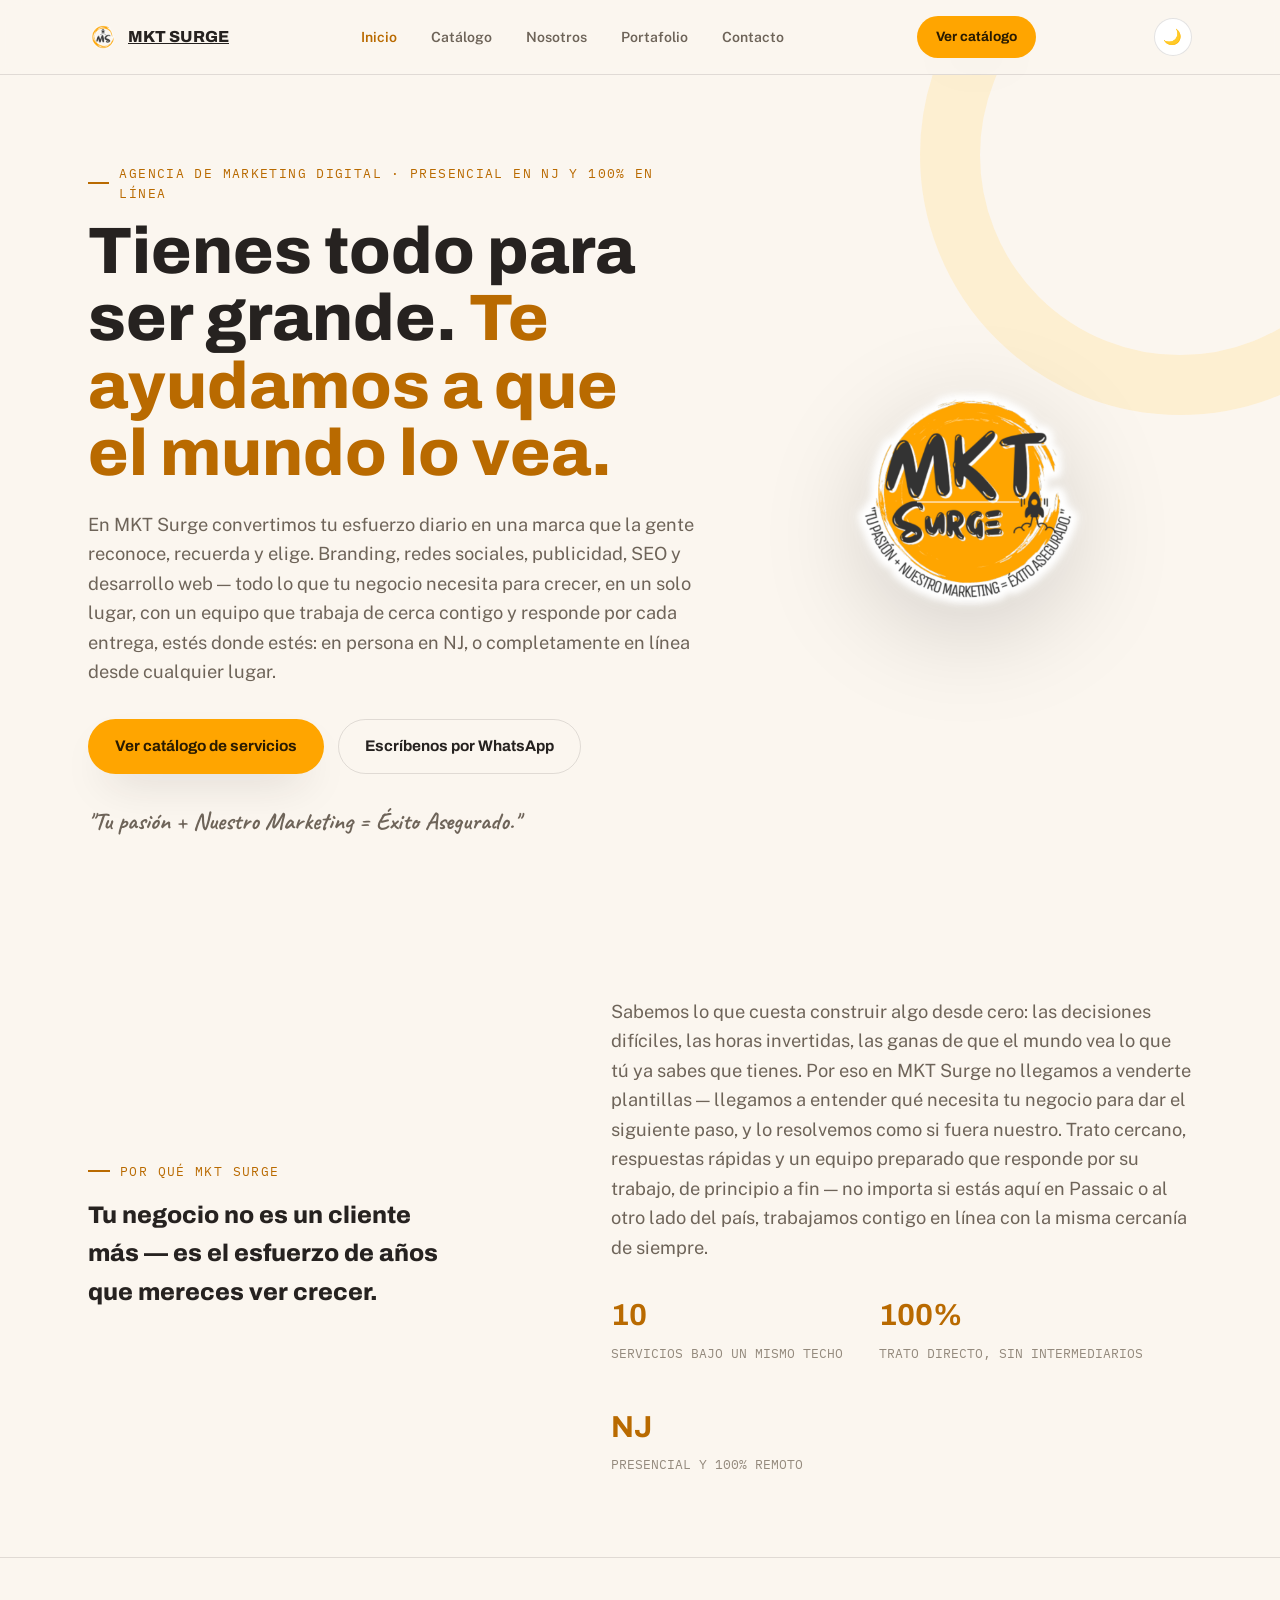
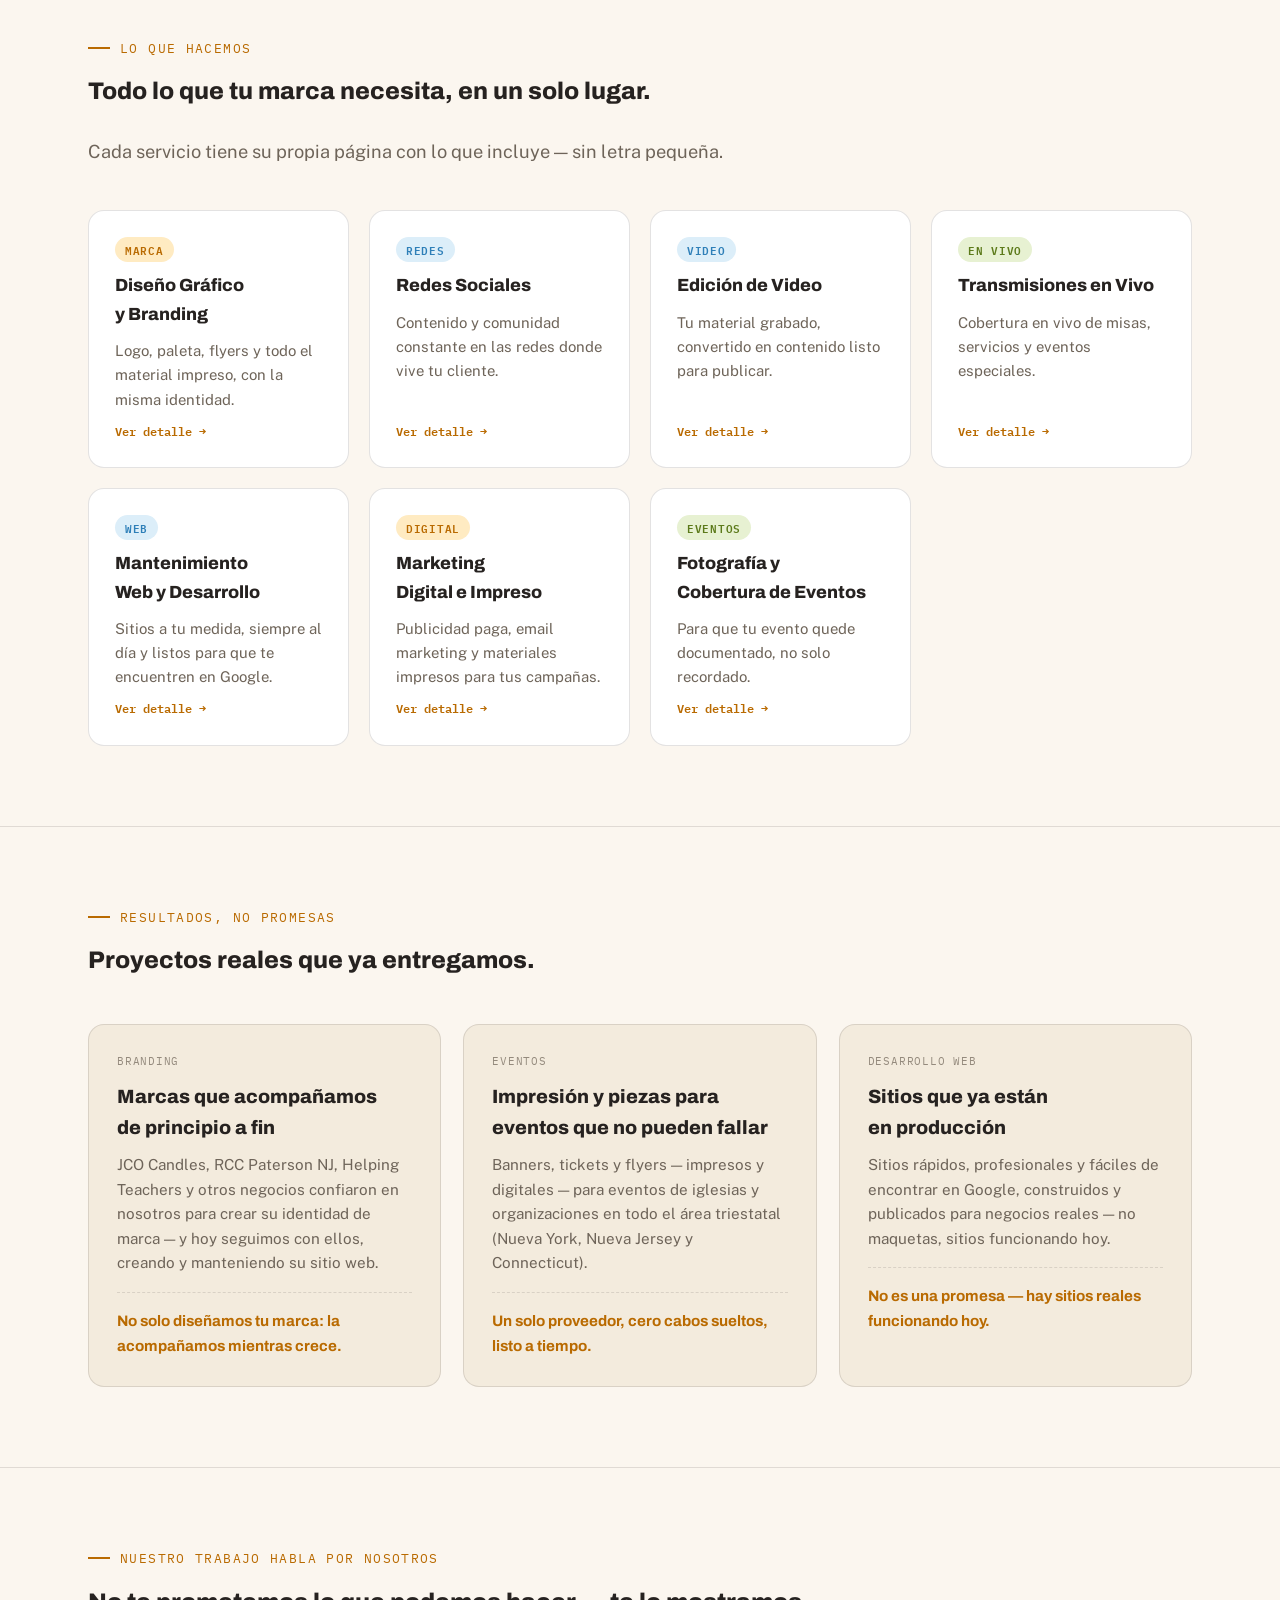
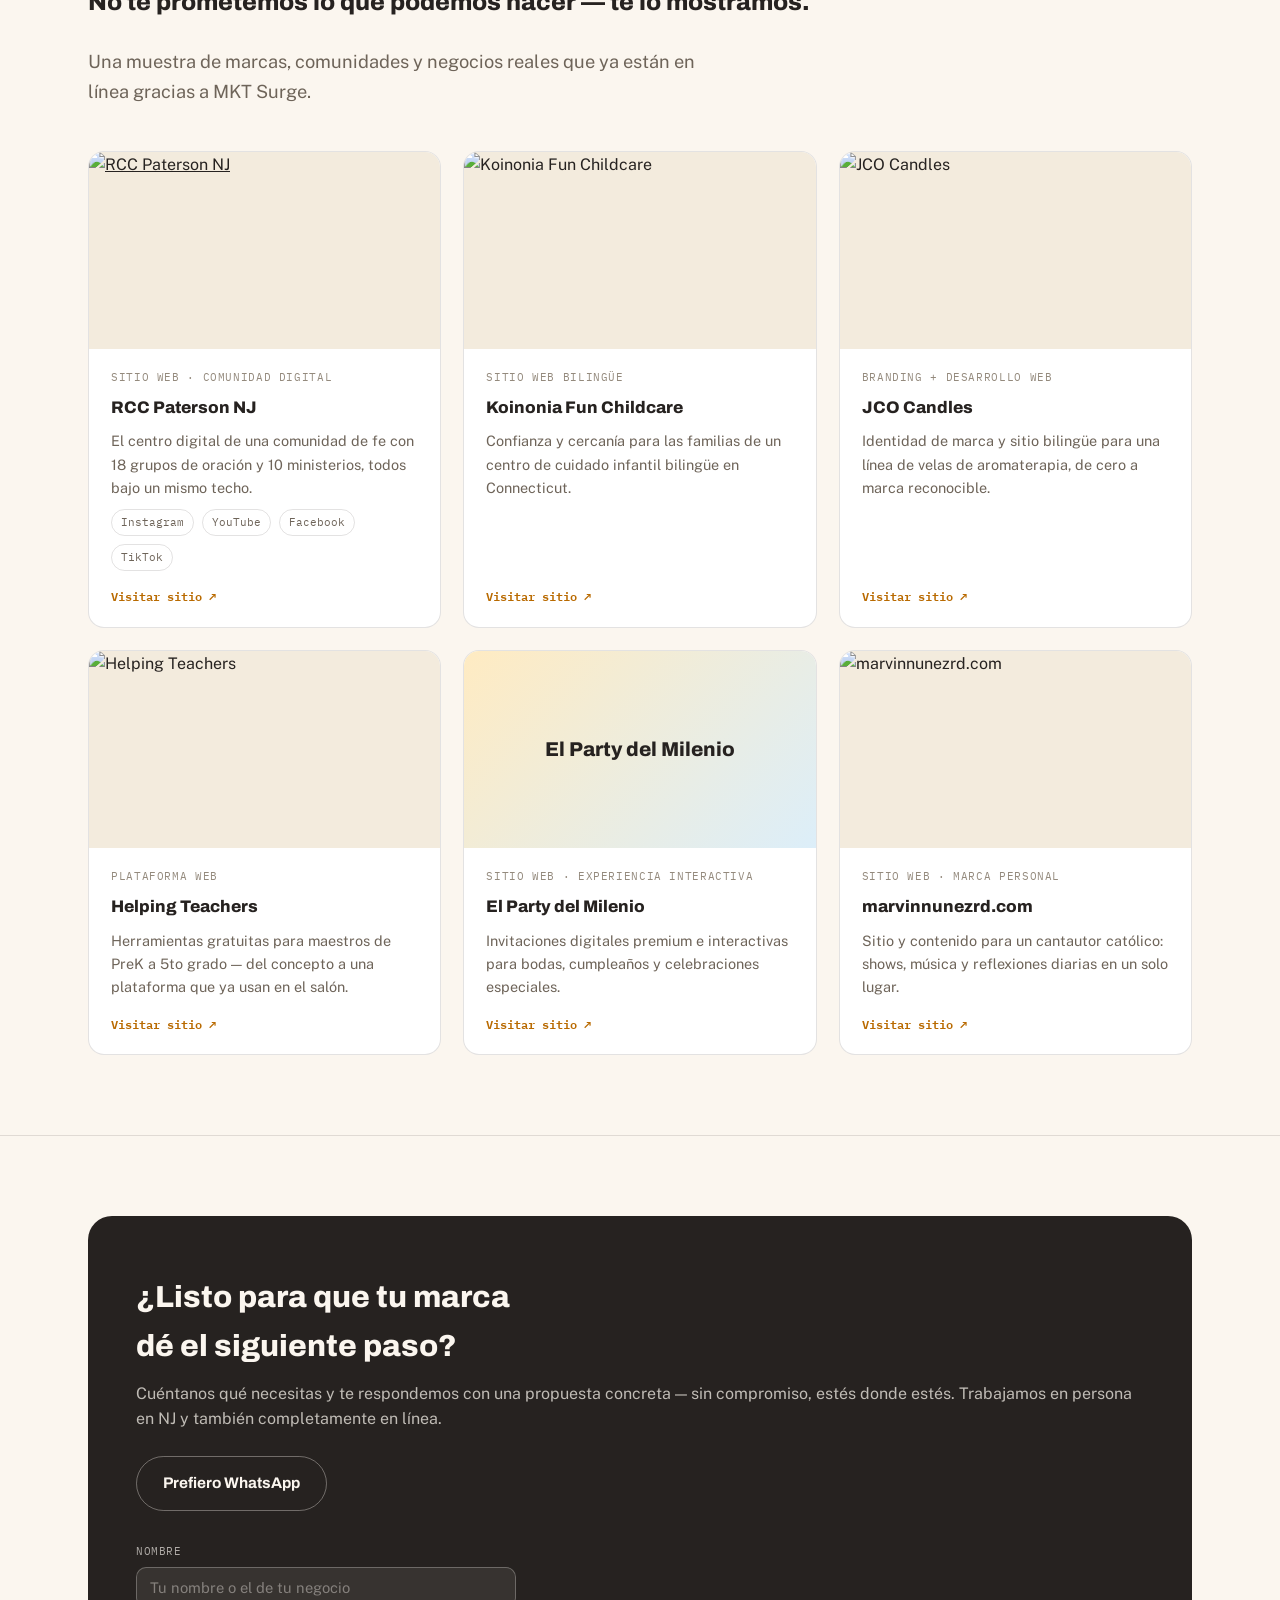
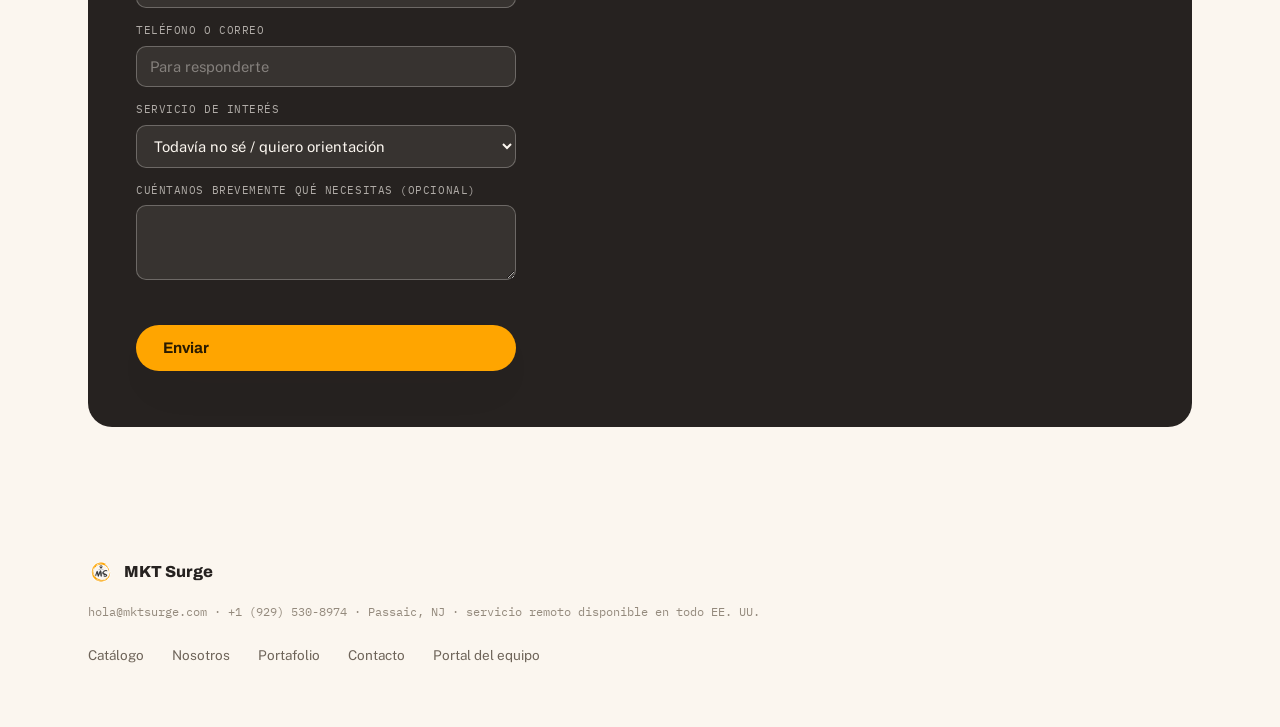
==== index.html @ b44585ee "Reorganizar el catálogo público en 7 áreas de servicio con tareas visibles - catalogo.html rediseñad" ====
<!doctype html>
<html lang="es">
<head>
<meta charset="UTF-8">
<meta name="viewport" content="width=device-width, initial-scale=1">
<script>
(function(){
  try{
    var saved = localStorage.getItem('mkt-theme');
    if(saved === 'dark' || saved === 'light'){ document.documentElement.setAttribute('data-theme', saved); }
  }catch(e){}
})();
</script>
<title>MKT Surge — Agencia de Marketing Digital en Passaic, NJ</title>
<meta name="description" content="Branding, diseño, redes sociales, SEO y desarrollo web para negocios e iglesias — en persona en NJ, o completamente en línea desde cualquier lugar. Tu pasión + nuestro marketing = éxito asegurado.">
<meta property="og:title" content="MKT Surge — Agencia de Marketing Digital">
<meta property="og:description" content="Tienes todo para ser grande. Te ayudamos a que el mundo lo vea — branding, redes, publicidad, SEO y desarrollo web en un solo lugar.">
<meta property="og:type" content="website">
<meta property="og:url" content="https://mktsurge.com/">
<meta property="og:site_name" content="MKT Surge">
<meta property="og:image" content="https://mktsurge.com/assets/img/og-image-mktsurge.jpg">
<meta property="og:image:width" content="1200">
<meta property="og:image:height" content="630">
<meta name="twitter:card" content="summary_large_image">
<meta name="twitter:title" content="MKT Surge — Agencia de Marketing Digital">
<meta name="twitter:description" content="Tienes todo para ser grande. Te ayudamos a que el mundo lo vea — branding, redes, publicidad, SEO y desarrollo web en un solo lugar.">
<meta name="twitter:image" content="https://mktsurge.com/assets/img/og-image-mktsurge.jpg">
<link rel="icon" type="image/png" href="assets/img/ms-icon.png">
<link rel="preconnect" href="https://fonts.googleapis.com">
<link rel="preconnect" href="https://fonts.gstatic.com" crossorigin>
<link href="https://fonts.googleapis.com/css2?family=Archivo:wght@400;500;600;700;800;900&family=Public+Sans:wght@400;500;600;700&family=Caveat:wght@600;700&family=IBM+Plex+Mono:wght@400;500;600&display=swap" rel="stylesheet">
<link rel="stylesheet" href="assets/css/styles.css">
<script src="assets/js/main.js" defer></script>
<script type="module" src="assets/js/lead-form.js"></script>
</head>
<body>

<div class="topnav">
  <div class="topnav-inner">
    <a href="index.html" class="brandmark"><img src="assets/img/ms-icon.png" alt="MKT Surge"> MKT&nbsp;SURGE</a>
    <div class="navlinks" id="navlinks">
      <a href="index.html" class="current">Inicio</a>
      <a href="catalogo.html">Catálogo</a>
      <a href="index.html#nosotros">Nosotros</a>
      <a href="index.html#portafolio">Portafolio</a>
      <a href="index.html#contacto">Contacto</a>
    </div>
    <a class="btn btn-primary btn-sm" href="catalogo.html" aria-label="Ver catálogo">Ver catálogo</a>
    <button class="theme-toggle" id="theme-toggle" aria-label="Cambiar tema" title="Cambiar tema">🌙</button>
    <button class="nav-toggle" id="nav-toggle" aria-label="Abrir menú">☰</button>
  </div>
</div>

<header class="hero">
  <div class="hero-ring" aria-hidden="true"></div>
  <div class="wrap hero-inner">
    <div>
      <div class="eyebrow">Agencia de marketing digital · presencial en NJ y 100% en línea</div>
      <h1>Tienes todo para ser grande. <em>Te ayudamos a que el mundo lo vea.</em></h1>
      <p class="lede">En MKT Surge convertimos tu esfuerzo diario en una marca que la gente reconoce, recuerda y elige. Branding, redes sociales, publicidad, SEO y desarrollo web — todo lo que tu negocio necesita para crecer, en un solo lugar, con un equipo que trabaja de cerca contigo y responde por cada entrega, estés donde estés: en persona en NJ, o completamente en línea desde cualquier lugar.</p>
      <div class="hero-ctas">
        <a class="btn btn-primary" href="catalogo.html">Ver catálogo de servicios</a>
        <a class="btn btn-ghost" href="https://wa.me/19295308974" target="_blank" rel="noopener">Escríbenos por WhatsApp</a>
      </div>
      <p class="hero-tagline">"Tu pasión + Nuestro Marketing = Éxito Asegurado."</p>
    </div>
    <div class="hero-art">
      <img src="assets/img/logo-mkt-surge.png" alt="Logo MKT Surge">
    </div>
  </div>
</header>

<section id="nosotros" class="flush">
  <div class="wrap about-grid">
    <div>
      <div class="eyebrow">Por qué MKT Surge</div>
      <h2>Tu negocio no es un cliente más — es el esfuerzo de años que mereces ver crecer.</h2>
    </div>
    <div>
      <p class="lede">Sabemos lo que cuesta construir algo desde cero: las decisiones difíciles, las horas invertidas, las ganas de que el mundo vea lo que tú ya sabes que tienes. Por eso en MKT Surge no llegamos a venderte plantillas — llegamos a entender qué necesita tu negocio para dar el siguiente paso, y lo resolvemos como si fuera nuestro. Trato cercano, respuestas rápidas y un equipo preparado que responde por su trabajo, de principio a fin — no importa si estás aquí en Passaic o al otro lado del país, trabajamos contigo en línea con la misma cercanía de siempre.</p>
      <div class="stat-row">
        <div class="stat"><b>10</b><span>SERVICIOS BAJO UN MISMO TECHO</span></div>
        <div class="stat"><b>100%</b><span>TRATO DIRECTO, SIN INTERMEDIARIOS</span></div>
        <div class="stat"><b>NJ</b><span>PRESENCIAL Y 100% REMOTO</span></div>
      </div>
    </div>
  </div>
</section>

<section id="servicios">
  <div class="wrap">
    <div class="section-head">
      <div>
        <div class="eyebrow">Lo que hacemos</div>
        <h2>Todo lo que tu marca necesita, en un solo lugar.</h2>
      </div>
      <p class="lede">Cada servicio tiene su propia página con lo que incluye — sin letra pequeña.</p>
    </div>
    <div class="svc-grid">
      <a class="svc-card" href="catalogo.html#dgb"><span class="tagchip mixto">Marca</span><h3>Diseño Gráfico y Branding</h3><p>Logo, paleta, flyers y todo el material impreso, con la misma identidad.</p><span class="go">Ver detalle →</span></a>
      <a class="svc-card" href="catalogo.html#redes"><span class="tagchip digital">Redes</span><h3>Redes Sociales</h3><p>Contenido y comunidad constante en las redes donde vive tu cliente.</p><span class="go">Ver detalle →</span></a>
      <a class="svc-card" href="catalogo.html#video"><span class="tagchip digital">Video</span><h3>Edición de Video</h3><p>Tu material grabado, convertido en contenido listo para publicar.</p><span class="go">Ver detalle →</span></a>
      <a class="svc-card" href="catalogo.html#envivo"><span class="tagchip fisico">En vivo</span><h3>Transmisiones en Vivo</h3><p>Cobertura en vivo de misas, servicios y eventos especiales.</p><span class="go">Ver detalle →</span></a>
      <a class="svc-card" href="catalogo.html#web"><span class="tagchip digital">Web</span><h3>Mantenimiento Web y Desarrollo</h3><p>Sitios a tu medida, siempre al día y listos para que te encuentren en Google.</p><span class="go">Ver detalle →</span></a>
      <a class="svc-card" href="catalogo.html#mdi"><span class="tagchip mixto">Digital</span><h3>Marketing Digital e Impreso</h3><p>Publicidad paga, email marketing y materiales impresos para tus campañas.</p><span class="go">Ver detalle →</span></a>
      <a class="svc-card" href="catalogo.html#foto"><span class="tagchip fisico">Eventos</span><h3>Fotografía y Cobertura de Eventos</h3><p>Para que tu evento quede documentado, no solo recordado.</p><span class="go">Ver detalle →</span></a>
    </div>
  </div>
</section>

<section id="casos">
  <div class="wrap">
    <div class="section-head">
      <div>
        <div class="eyebrow">Resultados, no promesas</div>
        <h2>Proyectos reales que ya entregamos.</h2>
      </div>
    </div>
    <div class="case-grid">
      <div class="case-card">
        <div class="kicker">Branding</div>
        <h3>Marcas que acompañamos de principio a fin</h3>
        <p>JCO Candles, RCC Paterson NJ, Helping Teachers y otros negocios confiaron en nosotros para crear su identidad de marca — y hoy seguimos con ellos, creando y manteniendo su sitio web.</p>
        <div class="metric">No solo diseñamos tu marca: la acompañamos mientras crece.</div>
      </div>
      <div class="case-card">
        <div class="kicker">Eventos</div>
        <h3>Impresión y piezas para eventos que no pueden fallar</h3>
        <p>Banners, tickets y flyers — impresos y digitales — para eventos de iglesias y organizaciones en todo el área triestatal (Nueva York, Nueva Jersey y Connecticut).</p>
        <div class="metric">Un solo proveedor, cero cabos sueltos, listo a tiempo.</div>
      </div>
      <div class="case-card">
        <div class="kicker">Desarrollo Web</div>
        <h3>Sitios que ya están en producción</h3>
        <p>Sitios rápidos, profesionales y fáciles de encontrar en Google, construidos y publicados para negocios reales — no maquetas, sitios funcionando hoy.</p>
        <div class="metric">No es una promesa — hay sitios reales funcionando hoy.</div>
      </div>
    </div>
  </div>
</section>

<section id="portafolio">
  <div class="wrap">
    <div class="section-head">
      <div>
        <div class="eyebrow">Nuestro trabajo habla por nosotros</div>
        <h2>No te prometemos lo que podemos hacer — te lo mostramos.</h2>
      </div>
      <p class="lede">Una muestra de marcas, comunidades y negocios reales que ya están en línea gracias a MKT Surge.</p>
    </div>
    <div class="portfolio-grid">

      <div class="portfolio-card">
        <a class="portfolio-thumb" href="https://www.rccpatersonnj.com" target="_blank" rel="noopener"><img src="https://rccpatersonnj.com/assets/img/og-image.jpg" alt="RCC Paterson NJ" loading="lazy"></a>
        <div class="portfolio-body">
          <div class="kicker">Sitio web · Comunidad digital</div>
          <h3><a href="https://www.rccpatersonnj.com" target="_blank" rel="noopener">RCC Paterson NJ</a></h3>
          <p>El centro digital de una comunidad de fe con 18 grupos de oración y 10 ministerios, todos bajo un mismo techo.</p>
          <div class="social-row">
            <a href="https://www.instagram.com/rccpatersonnj" target="_blank" rel="noopener">Instagram</a>
            <a href="https://www.youtube.com/@rccpatersonnj" target="_blank" rel="noopener">YouTube</a>
            <a href="https://www.facebook.com/rccpatersonnj" target="_blank" rel="noopener">Facebook</a>
            <a href="https://www.tiktok.com/@rccpatersonnj" target="_blank" rel="noopener">TikTok</a>
          </div>
          <a class="go" href="https://www.rccpatersonnj.com" target="_blank" rel="noopener">Visitar sitio ↗</a>
        </div>
      </div>

      <a class="portfolio-card" href="https://www.marvinnunezrd.com/koinonia-childcare/" target="_blank" rel="noopener">
        <div class="portfolio-thumb"><img src="https://www.marvinnunezrd.com/koinonia-childcare/assets/og/og-image.jpg" alt="Koinonia Fun Childcare" loading="lazy"></div>
        <div class="portfolio-body">
          <div class="kicker">Sitio web bilingüe</div>
          <h3>Koinonia Fun Childcare</h3>
          <p>Confianza y cercanía para las familias de un centro de cuidado infantil bilingüe en Connecticut.</p>
          <span class="go">Visitar sitio ↗</span>
        </div>
      </a>

      <a class="portfolio-card" href="https://www.marvinnunezrd.com/jco-candles/" target="_blank" rel="noopener">
        <div class="portfolio-thumb"><img src="https://www.marvinnunezrd.com/jco-candles/assets/images/seo/og-image.jpg" alt="JCO Candles" loading="lazy"></div>
        <div class="portfolio-body">
          <div class="kicker">Branding + desarrollo web</div>
          <h3>JCO Candles</h3>
          <p>Identidad de marca y sitio bilingüe para una línea de velas de aromaterapia, de cero a marca reconocible.</p>
          <span class="go">Visitar sitio ↗</span>
        </div>
      </a>

      <a class="portfolio-card" href="https://helpingteachers.io/" target="_blank" rel="noopener">
        <div class="portfolio-thumb"><img src="https://helpingteachers.io/assets/images/og-image-helping-teachers.jpg" alt="Helping Teachers" loading="lazy"></div>
        <div class="portfolio-body">
          <div class="kicker">Plataforma web</div>
          <h3>Helping Teachers</h3>
          <p>Herramientas gratuitas para maestros de PreK a 5to grado — del concepto a una plataforma que ya usan en el salón.</p>
          <span class="go">Visitar sitio ↗</span>
        </div>
      </a>

      <a class="portfolio-card" href="https://www.elpartydelmilenio.com" target="_blank" rel="noopener">
        <div class="portfolio-thumb fallback"><span>El Party del Milenio</span></div>
        <div class="portfolio-body">
          <div class="kicker">Sitio web · Experiencia interactiva</div>
          <h3>El Party del Milenio</h3>
          <p>Invitaciones digitales premium e interactivas para bodas, cumpleaños y celebraciones especiales.</p>
          <span class="go">Visitar sitio ↗</span>
        </div>
      </a>

      <a class="portfolio-card" href="https://www.marvinnunezrd.com" target="_blank" rel="noopener">
        <div class="portfolio-thumb"><img src="https://www.marvinnunezrd.com/assets/marvin-nunez-concierto-musica-catolica.jpg" alt="marvinnunezrd.com" loading="lazy"></div>
        <div class="portfolio-body">
          <div class="kicker">Sitio web · Marca personal</div>
          <h3>marvinnunezrd.com</h3>
          <p>Sitio y contenido para un cantautor católico: shows, música y reflexiones diarias en un solo lugar.</p>
          <span class="go">Visitar sitio ↗</span>
        </div>
      </a>

    </div>
  </div>
</section>

<section id="contacto">
  <div class="wrap">
    <div class="cta-band">
      <div>
        <h2>¿Listo para que tu marca dé el siguiente paso?</h2>
        <p>Cuéntanos qué necesitas y te respondemos con una propuesta concreta — sin compromiso, estés donde estés. Trabajamos en persona en NJ y también completamente en línea.</p>
        <div class="hero-ctas" style="margin-top:24px;">
          <a class="btn btn-ghost" style="border-color:rgba(251,246,239,0.35); color:#FBF6EF;" href="https://wa.me/19295308974" target="_blank" rel="noopener">Prefiero WhatsApp</a>
        </div>
      </div>
      <form class="lead-form" id="lead-form" novalidate>
        <div class="field">
          <label for="lead-name">Nombre</label>
          <input type="text" id="lead-name" name="name" required maxlength="150" autocomplete="name" placeholder="Tu nombre o el de tu negocio">
        </div>
        <div class="field">
          <label for="lead-contact">Teléfono o correo</label>
          <input type="text" id="lead-contact" name="contact" required maxlength="150" autocomplete="tel" placeholder="Para responderte">
        </div>
        <div class="field">
          <label for="lead-service">Servicio de interés</label>
          <select id="lead-service" name="service">
            <option value="">Todavía no sé / quiero orientación</option>
            <option>Diseño Gráfico y Branding</option>
            <option>Redes Sociales</option>
            <option>Edición de Video</option>
            <option>Transmisiones en Vivo</option>
            <option>Mantenimiento Web y Desarrollo</option>
            <option>Marketing Digital e Impreso</option>
            <option>Fotografía y Cobertura de Eventos</option>
          </select>
        </div>
        <div class="field">
          <label for="lead-notes">Cuéntanos brevemente qué necesitas (opcional)</label>
          <textarea id="lead-notes" name="notes" maxlength="2000" rows="3"></textarea>
        </div>
        <div class="field lead-form-honeypot" aria-hidden="true">
          <label for="lead-company">Empresa</label>
          <input type="text" id="lead-company" name="company" tabindex="-1" autocomplete="off">
        </div>
        <div class="lead-form-msg" id="lead-form-msg" role="status"></div>
        <button type="submit" class="btn btn-primary" id="lead-form-submit">Enviar</button>
      </form>
    </div>
  </div>
</section>

<footer>
  <div class="wrap footer-inner">
    <div>
      <div class="footer-brand"><img src="assets/img/ms-icon.png" alt=""> MKT Surge</div>
      <div class="footer-meta">hola@mktsurge.com · +1 (929) 530-8974 · Passaic, NJ · servicio remoto disponible en todo EE. UU.</div>
    </div>
    <div class="footer-links">
      <a href="catalogo.html">Catálogo</a>
      <a href="index.html#nosotros">Nosotros</a>
      <a href="index.html#portafolio">Portafolio</a>
      <a href="mailto:hola@mktsurge.com">Contacto</a>
      <a href="https://crm.mktsurge.com" target="_blank" rel="noopener">Portal del equipo</a>
    </div>
  </div>
</footer>

</body>
</html>
---- assets/css/styles.css ----
/* =========================================================
   MKT SURGE — sistema de marca para el sitio público
   Tipografías cargadas desde <link> en el <head> de cada página
   (Archivo, Public Sans, Caveat, IBM Plex Mono — Google Fonts)
   ========================================================= */

:root{
  --bg:#FBF6EF;
  --surface:#FFFFFF;
  --surface-2:#F3EBDD;
  --ink:#262220;
  --ink-soft:#6E6459;
  --ink-faint:#948A7D;
  --line:rgba(38,34,32,0.13);
  --orange:#FFA500;
  --orange-deep:#B96A00;
  --orange-soft:#FFEBC2;
  --blue:#2E7FB8;
  --blue-soft:#DCEEF9;
  --green:#5C7A1A;
  --green-soft:#E7F1D2;
  --ink-on-orange:#2A1B00;
  --shadow-sm:0 1px 2px rgba(38,34,32,0.06);
  --shadow-lg:0 20px 45px -20px rgba(38,34,32,0.28);
  --radius:16px;
}
@media (prefers-color-scheme: dark){
  :root:not([data-theme="light"]){
    --bg:#18140F; --surface:#221C16; --surface-2:#2A231C;
    --ink:#F7EFE4; --ink-soft:#C7BBAC; --ink-faint:#93887A;
    --line:rgba(247,239,228,0.13);
    --orange:#FFB733; --orange-deep:#FFCC70; --orange-soft:rgba(255,183,51,0.16);
    --blue:#7CC0EC; --blue-soft:rgba(124,192,236,0.15);
    --green:#B7D869; --green-soft:rgba(183,216,105,0.15);
    --ink-on-orange:#2A1B00;
    --shadow-lg:0 20px 45px -20px rgba(0,0,0,0.6);
  }
}
:root[data-theme="dark"]{
  --bg:#18140F; --surface:#221C16; --surface-2:#2A231C;
  --ink:#F7EFE4; --ink-soft:#C7BBAC; --ink-faint:#93887A;
  --line:rgba(247,239,228,0.13);
  --orange:#FFB733; --orange-deep:#FFCC70; --orange-soft:rgba(255,183,51,0.16);
  --blue:#7CC0EC; --blue-soft:rgba(124,192,236,0.15);
  --green:#B7D869; --green-soft:rgba(183,216,105,0.15);
  --ink-on-orange:#2A1B00;
}

*{ box-sizing:border-box; }
html{ scroll-behavior:smooth; }
body{
  margin:0; background:var(--bg); color:var(--ink);
  font-family:'Public Sans', ui-sans-serif, system-ui, sans-serif;
  line-height:1.62; -webkit-font-smoothing:antialiased;
}
::selection{ background:var(--orange-soft); }
img{ max-width:100%; display:block; }
a{ color:inherit; }
.wrap{ max-width:1160px; margin:0 auto; padding:0 28px; }

h1,h2,h3,h4{ font-family:'Archivo',sans-serif; font-weight:800; text-wrap:balance; margin:0; }
p{ margin:0; }
.lede{ font-size:1.14rem; color:var(--ink-soft); max-width:58ch; }

.eyebrow{
  font-family:'IBM Plex Mono',monospace; font-size:12.5px; letter-spacing:0.11em; text-transform:uppercase;
  color:var(--orange-deep); display:flex; align-items:center; gap:10px; margin:0 0 14px;
}
.eyebrow::before{ content:""; width:22px; height:2px; background:var(--orange-deep); }

/* ---- buttons ---- */
.btn{
  display:inline-flex; align-items:center; gap:9px; font-family:'Archivo',sans-serif; font-weight:700; font-size:0.96rem;
  padding:14px 26px; border-radius:100px; text-decoration:none; border:1.5px solid transparent; cursor:pointer;
  transition:transform .15s ease, box-shadow .15s ease;
}
.btn:hover{ transform:translateY(-1px); }
.btn-primary{ background:var(--orange); color:var(--ink-on-orange); box-shadow:var(--shadow-lg); }
.btn-primary:hover{ box-shadow:0 24px 50px -18px rgba(255,165,0,0.55); }
.btn-ghost{ background:transparent; color:var(--ink); border-color:var(--line); }
.btn-ghost:hover{ border-color:var(--ink-faint); }
.btn-sm{ padding:9px 18px; font-size:0.85rem; }

/* ---- nav ---- */
.topnav{ position:sticky; top:0; z-index:50; background:color-mix(in srgb, var(--bg) 88%, transparent); backdrop-filter:blur(10px) saturate(1.1); border-bottom:1px solid var(--line); }
.topnav-inner{ max-width:1160px; margin:0 auto; padding:16px 28px; display:flex; align-items:center; justify-content:space-between; gap:20px; position:relative; }
.brandmark{ display:flex; align-items:center; gap:10px; font-family:'Archivo',sans-serif; font-weight:800; font-size:16px; }
.brandmark img{ width:30px; height:30px; }
.navlinks{ display:flex; gap:6px; align-items:center; }
.navlinks a{ text-decoration:none; font-size:14px; font-weight:600; color:var(--ink-soft); padding:8px 14px; border-radius:100px; white-space:nowrap; }
.navlinks a:hover{ color:var(--ink); background:var(--surface-2); }
.navlinks a.current{ color:var(--orange-deep); }
.nav-toggle{ display:none; background:none; border:1.5px solid var(--line); border-radius:8px; font-size:17px; line-height:1; cursor:pointer; color:var(--ink); padding:8px 11px; }
.theme-toggle{
  flex:0 0 auto; width:38px; height:38px; border-radius:50%;
  background:var(--surface); border:1.5px solid var(--line); color:var(--ink);
  font-size:15px; cursor:pointer; display:flex; align-items:center; justify-content:center;
}
.theme-toggle:hover{ background:var(--surface-2); }

/* ---- hero ---- */
.hero{ padding:88px 0 76px; position:relative; overflow:hidden; }
.hero-ring{ position:absolute; right:-160px; top:-180px; width:520px; height:520px; border-radius:50%; border:60px solid var(--orange-soft); opacity:.65; z-index:0; }
.hero-inner{ position:relative; z-index:1; display:grid; grid-template-columns:1.15fr 0.85fr; gap:48px; align-items:center; }
@media (max-width:860px){ .hero-inner{ grid-template-columns:1fr; } .hero-ring{ display:none; } }
.hero h1{ font-size:clamp(2.5rem,5.2vw,4.1rem); line-height:1.03; }
.hero h1 em{ font-style:normal; color:var(--orange-deep); }
.hero .lede{ margin-top:22px; }
.hero-ctas{ display:flex; gap:14px; margin-top:32px; flex-wrap:wrap; }
.hero-tagline{ font-family:'Caveat',cursive; font-weight:700; font-size:1.5rem; color:var(--ink-soft); margin-top:28px; }
.hero-art{ display:flex; justify-content:center; }
.hero-art img{ width:min(320px,80%); filter:drop-shadow(0 24px 50px rgba(0,0,0,0.16)); }

/* ---- sections ---- */
section{ padding:80px 0; border-top:1px solid var(--line); }
section.flush{ border-top:none; }
.section-head{ display:flex; justify-content:space-between; align-items:flex-end; gap:26px; margin-bottom:44px; flex-wrap:wrap; }

/* ---- about strip ---- */
.about-grid{ display:grid; grid-template-columns:0.9fr 1.1fr; gap:48px; align-items:center; }
@media (max-width:820px){ .about-grid{ grid-template-columns:1fr; } }
.stat-row{ display:flex; gap:36px; margin-top:28px; flex-wrap:wrap; }
.stat b{ font-family:'Archivo',sans-serif; font-size:1.9rem; display:block; color:var(--orange-deep); }
.stat span{ font-size:12.5px; color:var(--ink-faint); font-family:'IBM Plex Mono',monospace; }

/* ---- services grid (home summary) ---- */
.svc-grid{ display:grid; grid-template-columns:repeat(auto-fill,minmax(260px,1fr)); gap:20px; }
.svc-card{
  background:var(--surface); border:1px solid var(--line); border-radius:var(--radius); padding:26px;
  display:flex; flex-direction:column; gap:10px; text-decoration:none; color:var(--ink);
  transition:border-color .15s ease, transform .15s ease;
}
.svc-card:hover{ border-color:var(--orange); transform:translateY(-2px); }
.svc-card .tagchip{ align-self:flex-start; font-family:'IBM Plex Mono',monospace; font-size:10.5px; letter-spacing:.07em; text-transform:uppercase; padding:4px 10px; border-radius:100px; font-weight:600; }
.tagchip.digital{ background:var(--blue-soft); color:var(--blue); }
.tagchip.fisico{ background:var(--green-soft); color:var(--green); }
.tagchip.mixto{ background:var(--orange-soft); color:var(--orange-deep); }
.svc-card h3{ font-size:1.1rem; }
.svc-card p{ color:var(--ink-soft); font-size:0.93rem; }
.svc-card .go{ margin-top:auto; font-family:'IBM Plex Mono',monospace; font-size:12px; color:var(--orange-deep); font-weight:600; }

/* ---- case studies ---- */
.case-grid{ display:grid; grid-template-columns:repeat(auto-fit,minmax(300px,1fr)); gap:22px; }
.case-card{ background:var(--surface-2); border-radius:var(--radius); padding:28px; border:1px solid var(--line); }
.case-card .kicker{ font-family:'IBM Plex Mono',monospace; font-size:11px; text-transform:uppercase; letter-spacing:.07em; color:var(--ink-faint); margin-bottom:10px; }
.case-card h3{ font-size:1.2rem; margin-bottom:10px; }
.case-card p{ color:var(--ink-soft); font-size:0.95rem; }
.case-card .metric{ margin-top:16px; padding-top:16px; border-top:1px dashed var(--line); font-family:'Archivo',sans-serif; font-weight:700; color:var(--orange-deep); font-size:0.95rem; }

/* ---- portfolio (proyectos reales) ---- */
.portfolio-grid{ display:grid; grid-template-columns:repeat(auto-fill,minmax(300px,1fr)); gap:22px; }
.portfolio-card{
  background:var(--surface); border:1px solid var(--line); border-radius:var(--radius); overflow:hidden;
  text-decoration:none; color:var(--ink); display:flex; flex-direction:column;
  transition:border-color .15s ease, transform .15s ease, box-shadow .15s ease;
}
.portfolio-card:hover{ border-color:var(--orange); transform:translateY(-2px); box-shadow:var(--shadow-lg); }
.portfolio-thumb{ aspect-ratio:16/9; background:var(--surface-2); overflow:hidden; display:block; }
.portfolio-thumb img{ width:100%; height:100%; object-fit:cover; }
.portfolio-thumb.fallback{ display:flex; align-items:center; justify-content:center; background:linear-gradient(135deg, var(--orange-soft), var(--blue-soft)); padding:0 18px; }
.portfolio-thumb.fallback span{ font-family:'Archivo',sans-serif; font-weight:800; font-size:1.25rem; color:var(--ink); text-align:center; }
.portfolio-body{ padding:20px 22px; display:flex; flex-direction:column; gap:8px; flex:1; }
.portfolio-body .kicker{ font-family:'IBM Plex Mono',monospace; font-size:10.5px; text-transform:uppercase; letter-spacing:.06em; color:var(--ink-faint); }
.portfolio-body h3{ font-size:1.05rem; }
.portfolio-body h3 a{ text-decoration:none; color:inherit; }
.portfolio-body h3 a:hover{ color:var(--orange-deep); }
.portfolio-body p{ color:var(--ink-soft); font-size:0.9rem; }
.portfolio-body .go{ margin-top:auto; padding-top:8px; font-family:'IBM Plex Mono',monospace; font-size:12px; color:var(--orange-deep); font-weight:600; text-decoration:none; display:inline-block; }
.portfolio-body .go:hover{ text-decoration:underline; }
.social-row{ display:flex; gap:8px; flex-wrap:wrap; margin-top:2px; }
.social-row a{ font-family:'IBM Plex Mono',monospace; font-size:10.5px; text-decoration:none; color:var(--ink-soft); border:1px solid var(--line); padding:4px 9px; border-radius:100px; }
.social-row a:hover{ color:var(--orange-deep); border-color:var(--orange); }

/* ---- CTA band ---- */
.cta-band{
  background:var(--ink); color:var(--bg); border-radius:24px; padding:56px 48px;
  display:flex; justify-content:space-between; align-items:center; gap:32px; flex-wrap:wrap;
}
:root[data-theme="dark"] .cta-band{ background:var(--surface-2); }
@media (prefers-color-scheme:dark){
  :root:not([data-theme="light"]) .cta-band{ background:var(--surface-2); }
}
.cta-band h2{ color:#FBF6EF; font-size:1.9rem; max-width:20ch; }
.cta-band p{ color:rgba(251,246,239,0.72); margin-top:10px; }
:root[data-theme="dark"] .cta-band p{ color:var(--ink-soft); }

/* ---- formulario de contacto (cta-band) ---- */
.lead-form{ display:flex; flex-direction:column; gap:14px; width:100%; max-width:380px; }
.lead-form .field{ display:flex; flex-direction:column; gap:6px; }
.lead-form label{ font-family:'IBM Plex Mono',monospace; font-size:11px; text-transform:uppercase; letter-spacing:.05em; color:rgba(251,246,239,0.65); }
.lead-form input, .lead-form select, .lead-form textarea{
  background:rgba(251,246,239,0.08); border:1px solid rgba(251,246,239,0.28); border-radius:10px;
  padding:11px 13px; color:#FBF6EF; font-family:'Public Sans',ui-sans-serif,system-ui,sans-serif; font-size:0.92rem;
}
.lead-form input::placeholder, .lead-form textarea::placeholder{ color:rgba(251,246,239,0.4); }
/* La lista desplegable del <select> la pinta el navegador con fondo claro
   propio, así que sus opciones necesitan texto oscuro — el color claro de
   arriba es solo para cuando el combo está cerrado, sobre la banda oscura. */
.lead-form select option{ color:#262220; background:#FBF6EF; }
.lead-form textarea{ resize:vertical; min-height:64px; font-family:inherit; }
.lead-form input:focus, .lead-form select:focus, .lead-form textarea:focus{ outline:2px solid var(--orange); outline-offset:1px; }
.lead-form-honeypot{ position:absolute; left:-9999px; width:1px; height:1px; overflow:hidden; }
.lead-form-msg{ font-size:0.85rem; min-height:1.2em; }
.lead-form-msg.ok{ color:#B7D869; }
.lead-form-msg.err{ color:#FFB3A7; }
.lead-form button[disabled]{ opacity:.6; cursor:not-allowed; }

/* ---- footer ---- */
footer{ padding:52px 0 60px; }
.footer-inner{ display:flex; justify-content:space-between; align-items:flex-start; gap:24px; flex-wrap:wrap; }
.footer-brand{ display:flex; align-items:center; gap:10px; font-family:'Archivo',sans-serif; font-weight:800; }
.footer-brand img{ width:26px; height:26px; }
.footer-links{ display:flex; gap:28px; flex-wrap:wrap; font-size:13.5px; }
.footer-links a{ text-decoration:none; color:var(--ink-soft); }
.footer-links a:hover{ color:var(--ink); }
.footer-meta{ font-family:'IBM Plex Mono',monospace; font-size:11.5px; color:var(--ink-faint); margin-top:18px; }

/* ---- catalog page specific ---- */
.cat-hero{ padding:64px 0 44px; }
.cat-toc{ display:flex; flex-wrap:wrap; gap:8px; margin-top:26px; }
.cat-toc a{
  font-family:'IBM Plex Mono',monospace; font-size:12px; text-decoration:none; color:var(--ink-soft);
  padding:7px 13px; border:1px solid var(--line); border-radius:100px;
}
.cat-toc a:hover{ border-color:var(--orange); color:var(--orange-deep); }

.service-block{ padding:56px 0; border-top:1px solid var(--line); scroll-margin-top:80px; }
.service-block-inner{ display:grid; grid-template-columns:0.85fr 1.15fr; gap:44px; }
@media (max-width:820px){ .service-block-inner{ grid-template-columns:1fr; } }
.service-num{ font-family:'Archivo',sans-serif; font-weight:900; font-size:3rem; color:var(--line); line-height:1; }
.service-head h2{ font-size:1.7rem; margin-top:10px; }
.service-includes{ list-style:none; margin:22px 0 0; padding:0; display:flex; flex-direction:column; gap:12px; }
.service-includes li{ display:flex; gap:12px; align-items:flex-start; font-size:0.95rem; color:var(--ink-soft); }
.service-includes li::before{ content:"→"; color:var(--orange-deep); font-weight:700; flex:0 0 auto; }
.service-cta{ margin-top:24px; }

@media (max-width:640px){
  .nav-toggle{ display:inline-flex; }
  /* En el botón del encabezado ("Ver catálogo" en Inicio, más largo que
     "Cotizar" en Catálogo, que ya cabía bien) el texto se envolvía a 2
     líneas en pantallas angostas y terminaba encimado sobre el logo.
     Se acorta a "Catálogo" solo en esta vista, se fija en una sola línea
     y se libera espacio extra en el encabezado para que quepa siempre. */
  .topnav-inner{ gap:8px; padding-left:16px; padding-right:16px; }
  .topnav-inner .brandmark{ font-size:14px; gap:6px; }
  .topnav-inner .brandmark img{ width:26px; height:26px; }
  .topnav-inner a.btn-sm[href="catalogo.html"]{
    font-size:0; white-space:nowrap; padding:9px 14px;
  }
  .topnav-inner a.btn-sm[href="catalogo.html"]::before{
    content:"Catálogo"; font-size:0.8rem;
  }
  .navlinks{
    display:none;
    position:absolute;
    top:100%;
    left:16px;
    right:16px;
    margin-top:8px;
    background:var(--surface,#fff);
    border:1px solid var(--line);
    border-radius:14px;
    box-shadow:0 12px 32px rgba(0,0,0,.12);
    flex-direction:column;
    align-items:stretch;
    gap:2px;
    padding:10px;
    z-index:40;
  }
  .navlinks.open{ display:flex; }
  .navlinks a{ padding:12px 14px; border-radius:10px; }
  .navlinks a:hover{ background:var(--surface-2); }
  .cta-band{ padding:40px 28px; }
}

/* ---- catálogo público: tarjetas por área (levantamiento ago. 2026) ---- */
.area-grid{ display:grid; grid-template-columns:repeat(auto-fit,minmax(420px,1fr)); gap:24px; }
.area-card{
  background:var(--surface); border:1px solid var(--line); border-radius:var(--radius); padding:30px 32px;
  scroll-margin-top:90px; transition:border-color .15s ease;
}
.area-card:hover{ border-color:var(--orange); }
.area-card-head{ display:grid; grid-template-columns:auto 1fr auto; gap:16px; align-items:start; }
.area-num{ font-family:'Archivo',sans-serif; font-weight:900; font-size:2rem; color:var(--line); line-height:1; }
.area-card-head h2{ font-size:1.32rem; }
.area-count{
  font-family:'IBM Plex Mono',monospace; font-size:11px; text-transform:uppercase; letter-spacing:.06em;
  color:var(--orange-deep); background:var(--orange-soft); padding:5px 11px; border-radius:100px; white-space:nowrap;
  height:fit-content;
}
.area-tasks{ margin-top:20px; }
@media (max-width:560px){
  .area-card{ padding:24px 22px; }
  .area-card-head{ grid-template-columns:auto 1fr; }
  .area-count{ grid-column:1 / -1; justify-self:start; margin-top:8px; }
}
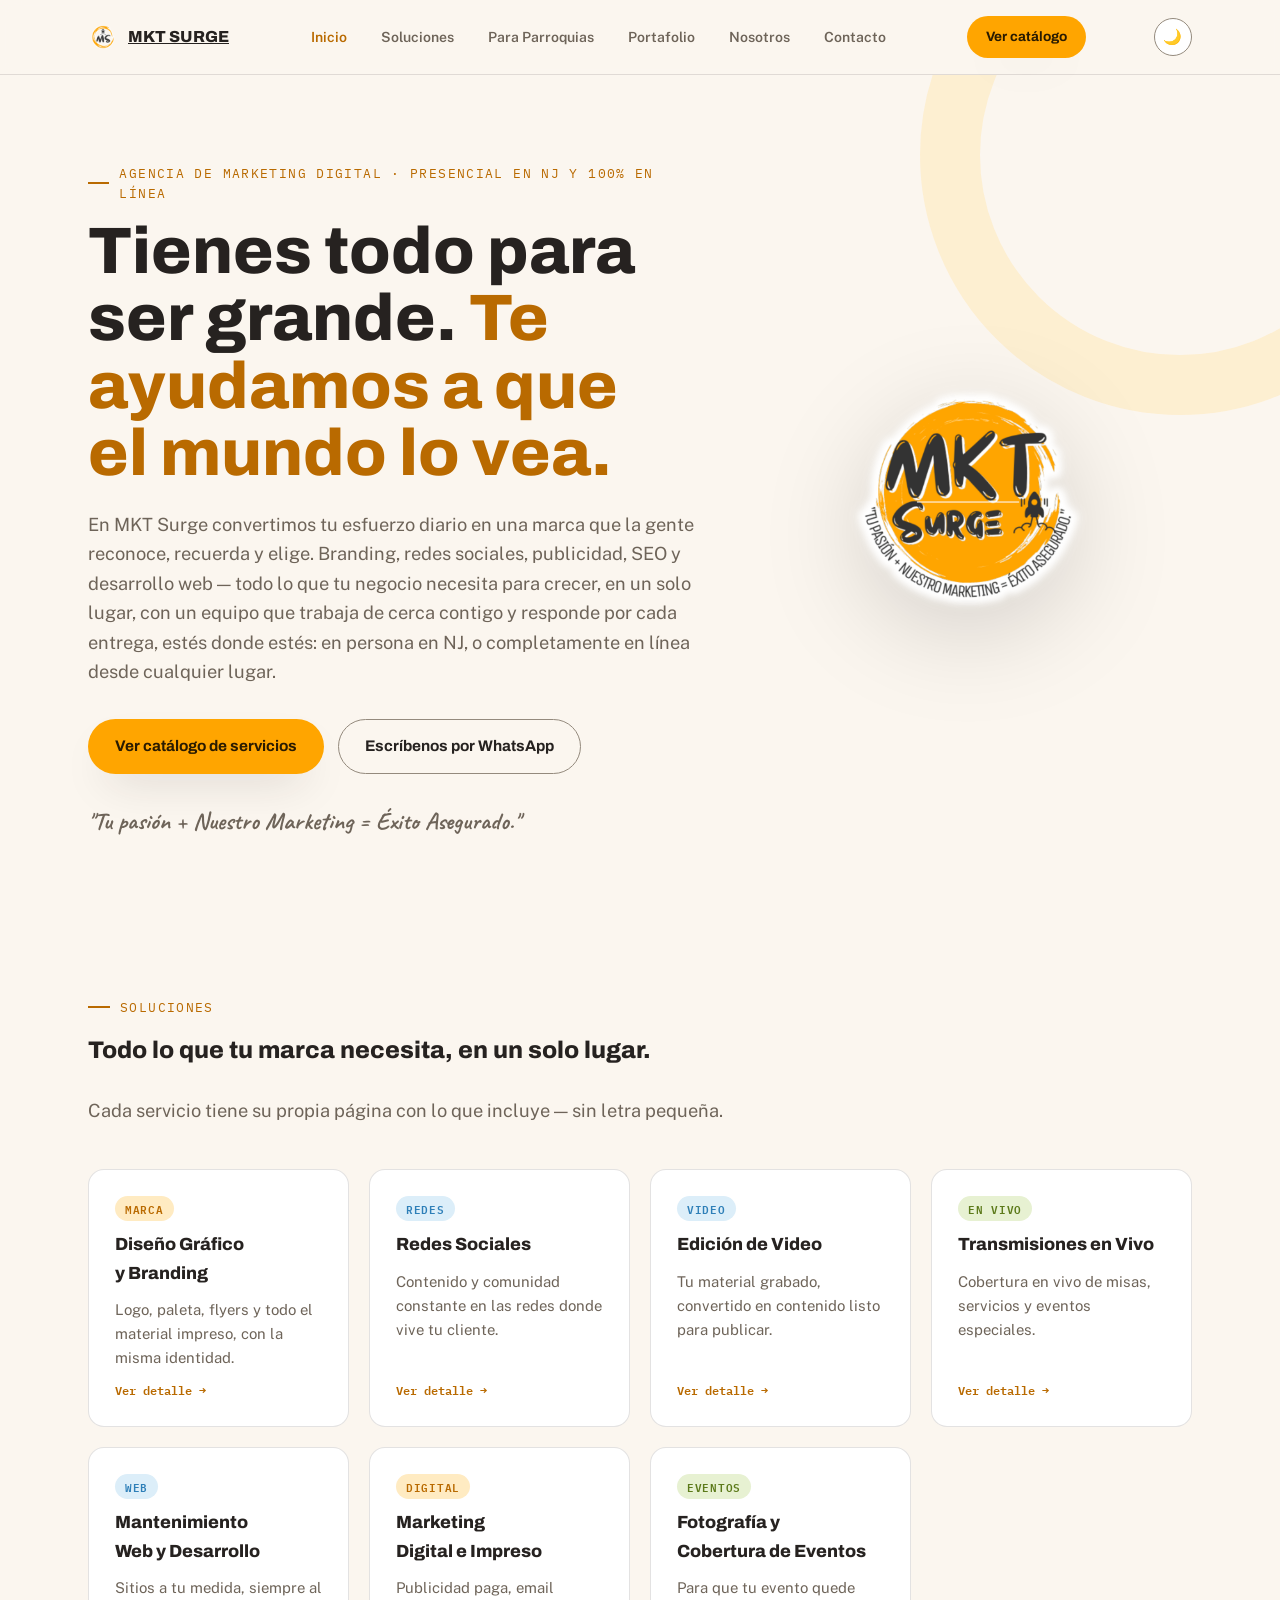
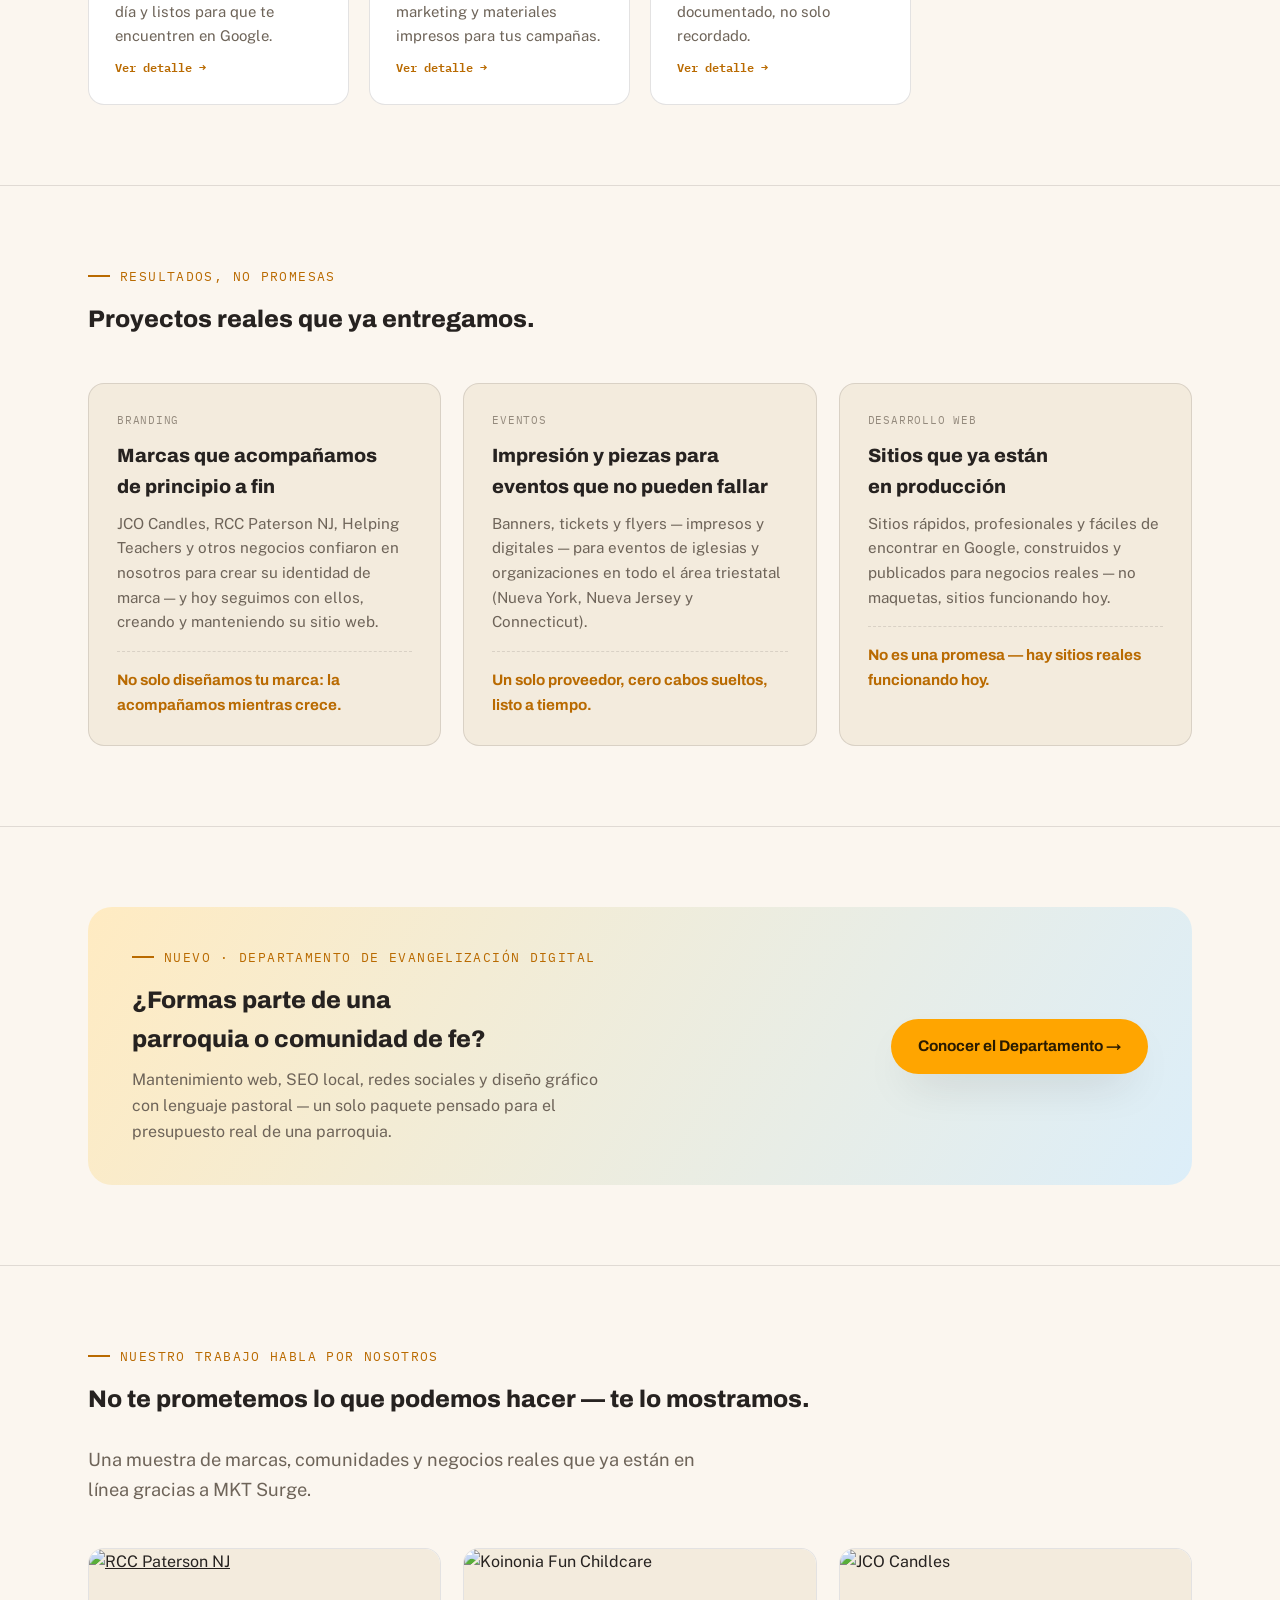
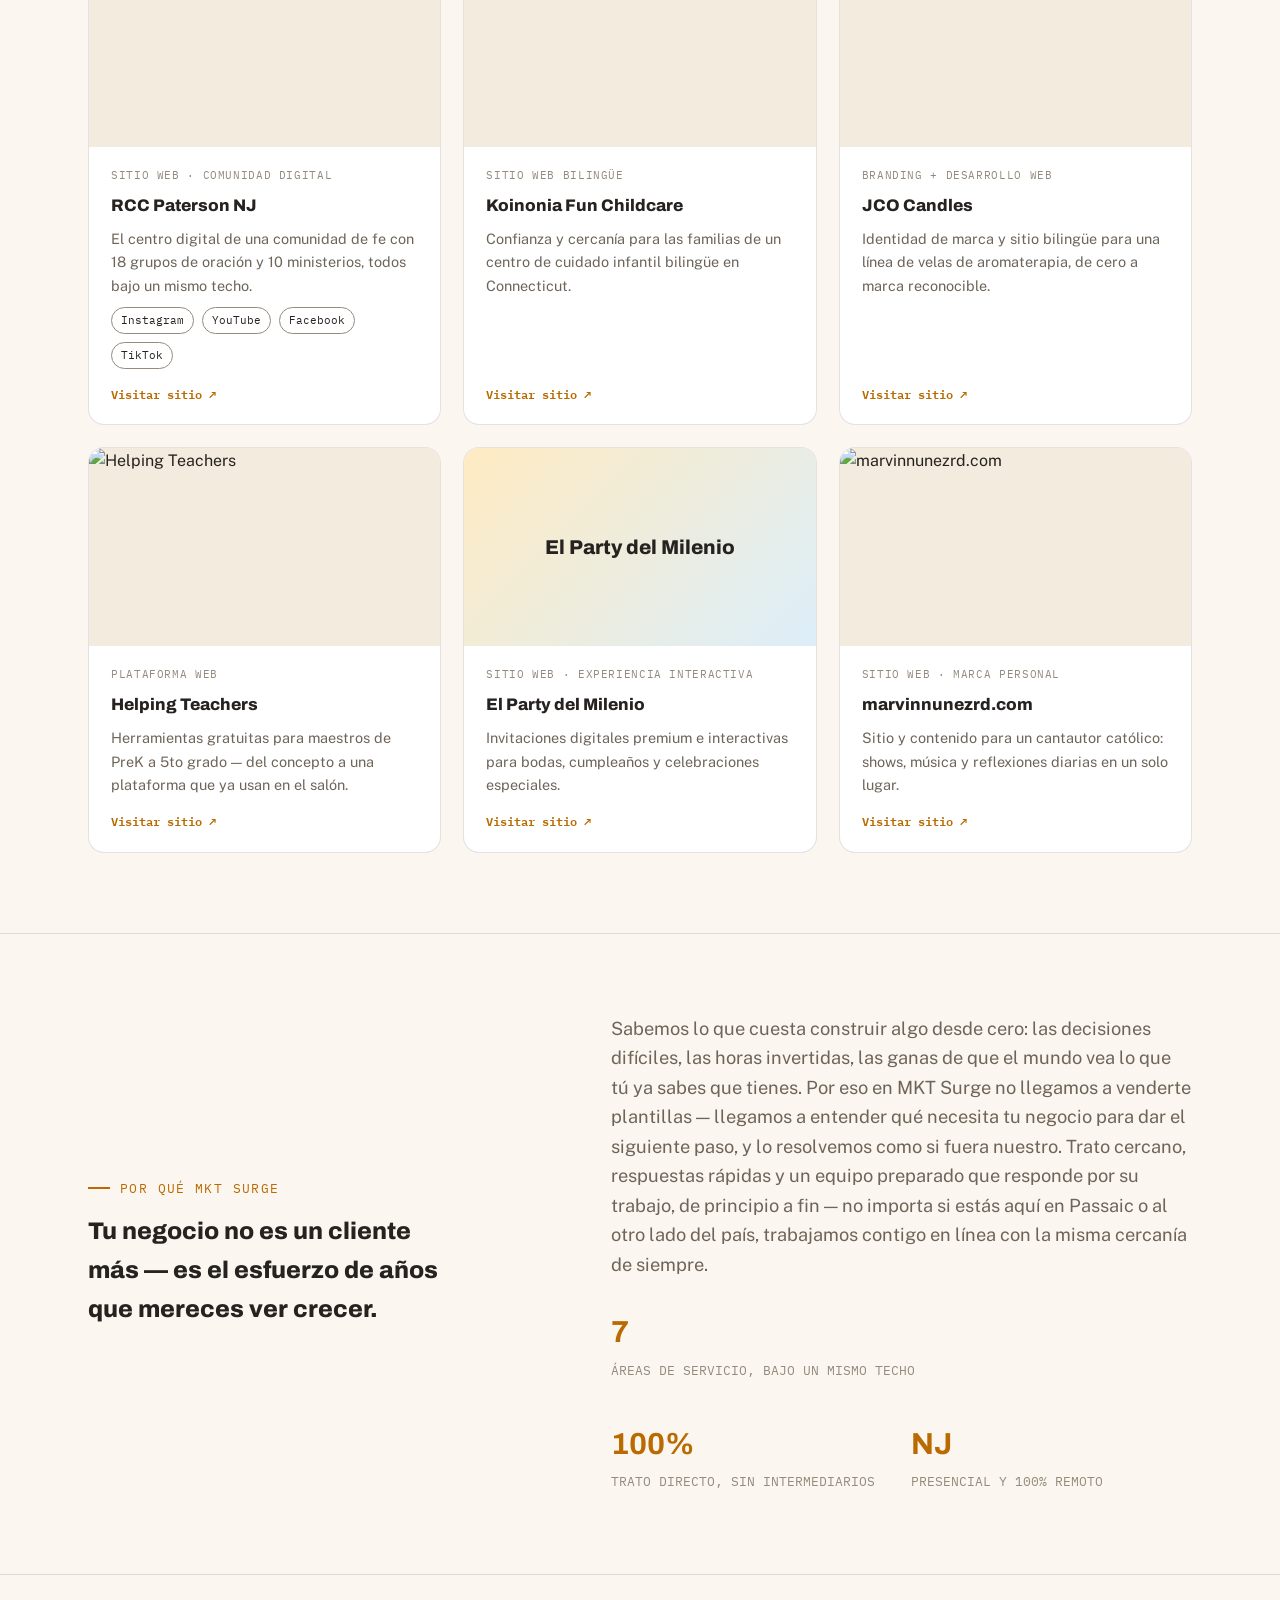
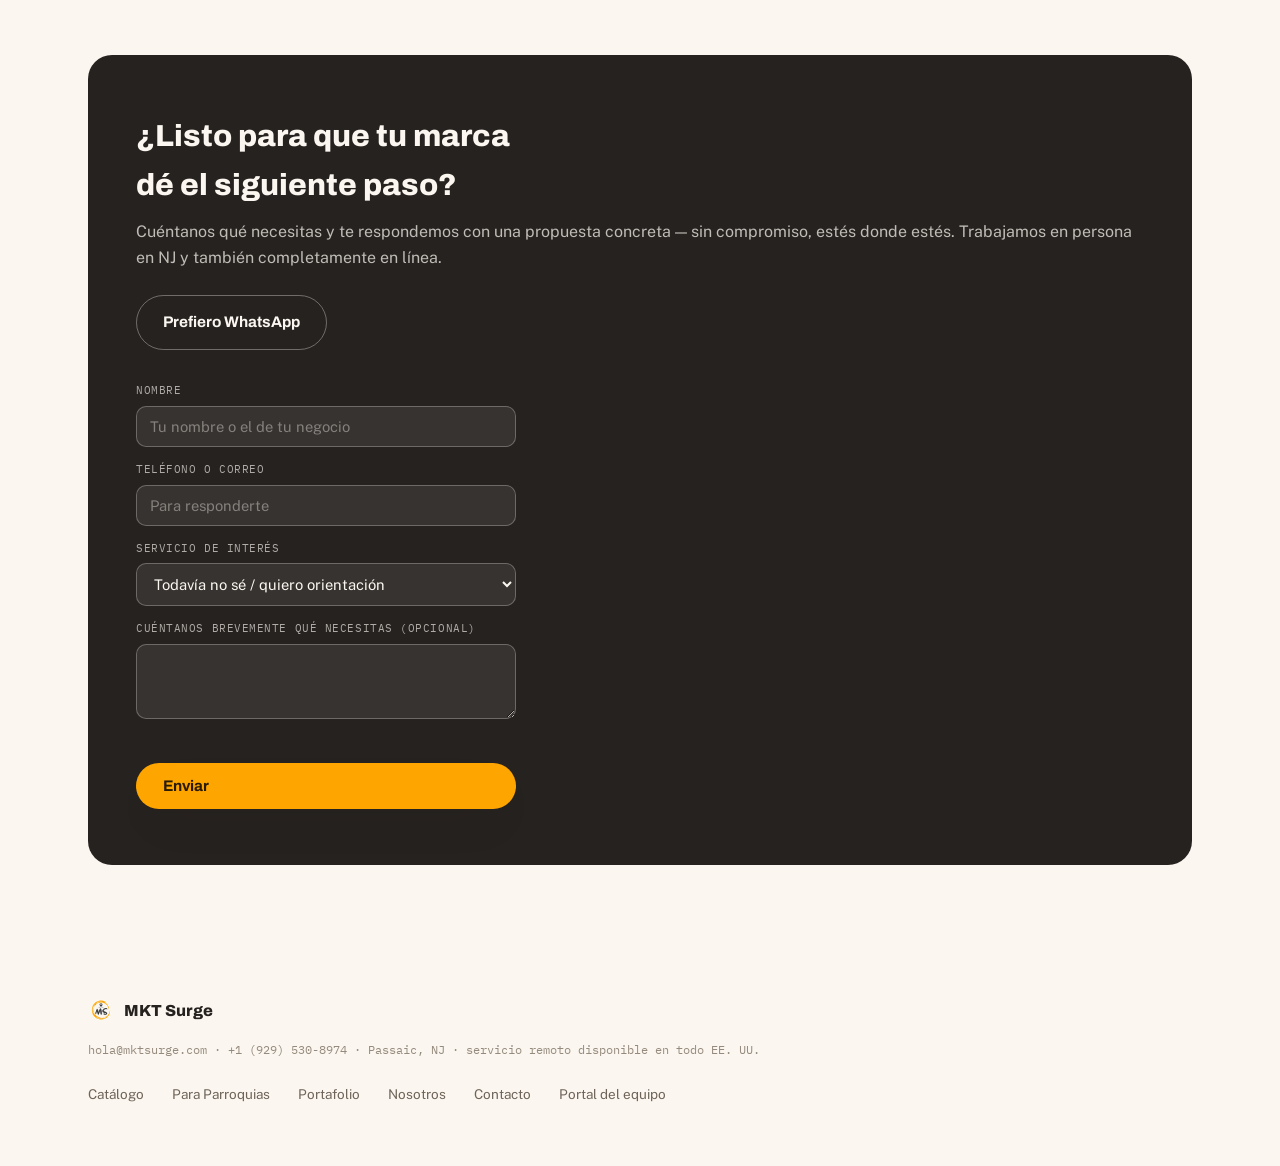
==== commit 1dd29c89: "Giro estrategico: Departamento de Evangelizacion Digital - Nav y secciones de index.html reordenadas" ====
--- a/index.html
+++ b/index.html
@@ -40,9 +40,10 @@
     <a href="index.html" class="brandmark"><img src="assets/img/ms-icon.png" alt="MKT Surge"> MKT&nbsp;SURGE</a>
     <div class="navlinks" id="navlinks">
       <a href="index.html" class="current">Inicio</a>
-      <a href="catalogo.html">Catálogo</a>
+      <a href="index.html#servicios">Soluciones</a>
+      <a href="parroquias.html">Para Parroquias</a>
+      <a href="index.html#portafolio">Portafolio</a>
       <a href="index.html#nosotros">Nosotros</a>
-      <a href="index.html#portafolio">Portafolio</a>
       <a href="index.html#contacto">Contacto</a>
     </div>
     <a class="btn btn-primary btn-sm" href="catalogo.html" aria-label="Ver catálogo">Ver catálogo</a>
@@ -70,28 +71,11 @@
   </div>
 </header>
 
-<section id="nosotros" class="flush">
-  <div class="wrap about-grid">
-    <div>
-      <div class="eyebrow">Por qué MKT Surge</div>
-      <h2>Tu negocio no es un cliente más — es el esfuerzo de años que mereces ver crecer.</h2>
-    </div>
-    <div>
-      <p class="lede">Sabemos lo que cuesta construir algo desde cero: las decisiones difíciles, las horas invertidas, las ganas de que el mundo vea lo que tú ya sabes que tienes. Por eso en MKT Surge no llegamos a venderte plantillas — llegamos a entender qué necesita tu negocio para dar el siguiente paso, y lo resolvemos como si fuera nuestro. Trato cercano, respuestas rápidas y un equipo preparado que responde por su trabajo, de principio a fin — no importa si estás aquí en Passaic o al otro lado del país, trabajamos contigo en línea con la misma cercanía de siempre.</p>
-      <div class="stat-row">
-        <div class="stat"><b>10</b><span>SERVICIOS BAJO UN MISMO TECHO</span></div>
-        <div class="stat"><b>100%</b><span>TRATO DIRECTO, SIN INTERMEDIARIOS</span></div>
-        <div class="stat"><b>NJ</b><span>PRESENCIAL Y 100% REMOTO</span></div>
-      </div>
-    </div>
-  </div>
-</section>
-
-<section id="servicios">
+<section id="servicios" class="flush">
   <div class="wrap">
     <div class="section-head">
       <div>
-        <div class="eyebrow">Lo que hacemos</div>
+        <div class="eyebrow">Soluciones</div>
         <h2>Todo lo que tu marca necesita, en un solo lugar.</h2>
       </div>
       <p class="lede">Cada servicio tiene su propia página con lo que incluye — sin letra pequeña.</p>
@@ -135,6 +119,19 @@
         <p>Sitios rápidos, profesionales y fáciles de encontrar en Google, construidos y publicados para negocios reales — no maquetas, sitios funcionando hoy.</p>
         <div class="metric">No es una promesa — hay sitios reales funcionando hoy.</div>
       </div>
+    </div>
+  </div>
+</section>
+
+<section id="parroquias-promo">
+  <div class="wrap">
+    <div class="promo-strip">
+      <div>
+        <div class="eyebrow">Nuevo · Departamento de Evangelización Digital</div>
+        <h2>¿Formas parte de una parroquia o comunidad de fe?</h2>
+        <p>Mantenimiento web, SEO local, redes sociales y diseño gráfico con lenguaje pastoral — un solo paquete pensado para el presupuesto real de una parroquia.</p>
+      </div>
+      <a class="btn btn-primary" href="parroquias.html">Conocer el Departamento →</a>
     </div>
   </div>
 </section>
@@ -220,6 +217,23 @@
   </div>
 </section>
 
+<section id="nosotros">
+  <div class="wrap about-grid">
+    <div>
+      <div class="eyebrow">Por qué MKT Surge</div>
+      <h2>Tu negocio no es un cliente más — es el esfuerzo de años que mereces ver crecer.</h2>
+    </div>
+    <div>
+      <p class="lede">Sabemos lo que cuesta construir algo desde cero: las decisiones difíciles, las horas invertidas, las ganas de que el mundo vea lo que tú ya sabes que tienes. Por eso en MKT Surge no llegamos a venderte plantillas — llegamos a entender qué necesita tu negocio para dar el siguiente paso, y lo resolvemos como si fuera nuestro. Trato cercano, respuestas rápidas y un equipo preparado que responde por su trabajo, de principio a fin — no importa si estás aquí en Passaic o al otro lado del país, trabajamos contigo en línea con la misma cercanía de siempre.</p>
+      <div class="stat-row">
+        <div class="stat"><b>7</b><span>ÁREAS DE SERVICIO, BAJO UN MISMO TECHO</span></div>
+        <div class="stat"><b>100%</b><span>TRATO DIRECTO, SIN INTERMEDIARIOS</span></div>
+        <div class="stat"><b>NJ</b><span>PRESENCIAL Y 100% REMOTO</span></div>
+      </div>
+    </div>
+  </div>
+</section>
+
 <section id="contacto">
   <div class="wrap">
     <div class="cta-band">
@@ -243,6 +257,7 @@
           <label for="lead-service">Servicio de interés</label>
           <select id="lead-service" name="service">
             <option value="">Todavía no sé / quiero orientación</option>
+            <option>Departamento de Evangelización Digital</option>
             <option>Diseño Gráfico y Branding</option>
             <option>Redes Sociales</option>
             <option>Edición de Video</option>
@@ -275,8 +290,9 @@
     </div>
     <div class="footer-links">
       <a href="catalogo.html">Catálogo</a>
+      <a href="parroquias.html">Para Parroquias</a>
+      <a href="index.html#portafolio">Portafolio</a>
       <a href="index.html#nosotros">Nosotros</a>
-      <a href="index.html#portafolio">Portafolio</a>
       <a href="mailto:hola@mktsurge.com">Contacto</a>
       <a href="https://crm.mktsurge.com" target="_blank" rel="noopener">Portal del equipo</a>
     </div>
--- a/assets/css/styles.css
+++ b/assets/css/styles.css
@@ -77,8 +77,8 @@
 .btn:hover{ transform:translateY(-1px); }
 .btn-primary{ background:var(--orange); color:var(--ink-on-orange); box-shadow:var(--shadow-lg); }
 .btn-primary:hover{ box-shadow:0 24px 50px -18px rgba(255,165,0,0.55); }
-.btn-ghost{ background:transparent; color:var(--ink); border-color:var(--line); }
-.btn-ghost:hover{ border-color:var(--ink-faint); }
+.btn-ghost{ background:transparent; color:var(--ink); border-color:var(--ink-faint); }
+.btn-ghost:hover{ border-color:var(--orange); }
 .btn-sm{ padding:9px 18px; font-size:0.85rem; }
 
 /* ---- nav ---- */
@@ -90,10 +90,10 @@
 .navlinks a{ text-decoration:none; font-size:14px; font-weight:600; color:var(--ink-soft); padding:8px 14px; border-radius:100px; white-space:nowrap; }
 .navlinks a:hover{ color:var(--ink); background:var(--surface-2); }
 .navlinks a.current{ color:var(--orange-deep); }
-.nav-toggle{ display:none; background:none; border:1.5px solid var(--line); border-radius:8px; font-size:17px; line-height:1; cursor:pointer; color:var(--ink); padding:8px 11px; }
+.nav-toggle{ display:none; background:none; border:1.5px solid var(--ink-faint); border-radius:8px; font-size:17px; line-height:1; cursor:pointer; color:var(--ink); padding:8px 11px; }
 .theme-toggle{
   flex:0 0 auto; width:38px; height:38px; border-radius:50%;
-  background:var(--surface); border:1.5px solid var(--line); color:var(--ink);
+  background:var(--surface); border:1.5px solid var(--ink-faint); color:var(--ink);
   font-size:15px; cursor:pointer; display:flex; align-items:center; justify-content:center;
 }
 .theme-toggle:hover{ background:var(--surface-2); }
@@ -141,11 +141,18 @@
 
 /* ---- case studies ---- */
 .case-grid{ display:grid; grid-template-columns:repeat(auto-fit,minmax(300px,1fr)); gap:22px; }
-.case-card{ background:var(--surface-2); border-radius:var(--radius); padding:28px; border:1px solid var(--line); }
+.case-card{
+  background:var(--surface-2); border-radius:var(--radius); padding:28px; border:1px solid var(--line);
+  display:block; text-decoration:none; color:inherit;
+  transition:border-color .15s ease, transform .15s ease, box-shadow .15s ease;
+}
+.case-card:hover{ border-color:var(--orange); transform:translateY(-2px); box-shadow:var(--shadow-lg); }
 .case-card .kicker{ font-family:'IBM Plex Mono',monospace; font-size:11px; text-transform:uppercase; letter-spacing:.07em; color:var(--ink-faint); margin-bottom:10px; }
 .case-card h3{ font-size:1.2rem; margin-bottom:10px; }
 .case-card p{ color:var(--ink-soft); font-size:0.95rem; }
 .case-card .metric{ margin-top:16px; padding-top:16px; border-top:1px dashed var(--line); font-family:'Archivo',sans-serif; font-weight:700; color:var(--orange-deep); font-size:0.95rem; }
+.case-card .go{ margin-top:14px; display:inline-block; font-family:'IBM Plex Mono',monospace; font-size:12px; color:var(--orange-deep); font-weight:600; }
+.case-card:hover .go{ text-decoration:underline; }
 
 /* ---- portfolio (proyectos reales) ---- */
 .portfolio-grid{ display:grid; grid-template-columns:repeat(auto-fill,minmax(300px,1fr)); gap:22px; }
@@ -168,8 +175,42 @@
 .portfolio-body .go{ margin-top:auto; padding-top:8px; font-family:'IBM Plex Mono',monospace; font-size:12px; color:var(--orange-deep); font-weight:600; text-decoration:none; display:inline-block; }
 .portfolio-body .go:hover{ text-decoration:underline; }
 .social-row{ display:flex; gap:8px; flex-wrap:wrap; margin-top:2px; }
-.social-row a{ font-family:'IBM Plex Mono',monospace; font-size:10.5px; text-decoration:none; color:var(--ink-soft); border:1px solid var(--line); padding:4px 9px; border-radius:100px; }
+.social-row a{ font-family:'IBM Plex Mono',monospace; font-size:10.5px; text-decoration:none; color:var(--ink); border:1.5px solid var(--ink-faint); padding:4px 9px; border-radius:100px; }
 .social-row a:hover{ color:var(--orange-deep); border-color:var(--orange); }
+
+/* ---- promo: Departamento de Evangelización Digital ---- */
+.promo-strip{
+  background:linear-gradient(120deg, var(--orange-soft), var(--blue-soft));
+  border-radius:24px; padding:40px 44px; display:flex; justify-content:space-between;
+  align-items:center; gap:28px; flex-wrap:wrap;
+}
+.promo-strip h2{ font-size:1.5rem; max-width:32ch; }
+.promo-strip p{ color:var(--ink-soft); margin-top:8px; max-width:48ch; }
+@media (max-width:640px){ .promo-strip{ padding:28px 24px; } }
+
+/* ---- paquete del Departamento (pricing box) ---- */
+.pkg-box{ background:var(--surface); border:1px solid var(--line); border-radius:var(--radius); padding:36px 40px; }
+@media (max-width:560px){ .pkg-box{ padding:26px 22px; } }
+.pkg-phase{ display:flex; gap:18px; padding:18px 0; border-bottom:1px dashed var(--line); }
+.pkg-phase:first-child{ padding-top:0; }
+.pkg-phase-tag{
+  flex:0 0 auto; font-family:'IBM Plex Mono',monospace; font-size:11px; font-weight:700; letter-spacing:.06em;
+  text-transform:uppercase; color:var(--orange-deep); background:var(--orange-soft); border-radius:100px;
+  padding:6px 13px; height:fit-content; white-space:nowrap;
+}
+.pkg-phase h3{ font-size:1.05rem; margin-bottom:6px; }
+.pkg-phase p{ color:var(--ink-soft); font-size:0.93rem; }
+@media (max-width:480px){ .pkg-phase{ flex-direction:column; gap:8px; } }
+.pkg-row{ display:flex; justify-content:space-between; align-items:baseline; padding:14px 0; border-bottom:1px dashed var(--line); gap:20px; }
+.pkg-row:last-child{ border-bottom:none; }
+.pkg-row span:first-child{ font-family:'Archivo',sans-serif; font-weight:700; }
+.pkg-row span:last-child{ font-family:'IBM Plex Mono',monospace; color:var(--orange-deep); font-weight:600; white-space:nowrap; text-align:right; }
+.pkg-row.pkg-total{ padding-top:18px; }
+.pkg-row.pkg-total span:last-child{ font-size:1.15rem; }
+.pkg-includes{ list-style:none; margin:24px 0 0; padding:0; display:flex; flex-direction:column; gap:10px; }
+.pkg-includes li{ display:flex; gap:10px; font-size:0.93rem; color:var(--ink-soft); }
+.pkg-includes li::before{ content:"✓"; color:var(--green); font-weight:700; }
+.pkg-note{ margin-top:24px; padding-top:20px; border-top:1px solid var(--line); font-size:0.88rem; color:var(--ink-faint); }
 
 /* ---- CTA band ---- */
 .cta-band{
@@ -219,15 +260,15 @@
 .cat-hero{ padding:64px 0 44px; }
 .cat-toc{ display:flex; flex-wrap:wrap; gap:8px; margin-top:26px; }
 .cat-toc a{
-  font-family:'IBM Plex Mono',monospace; font-size:12px; text-decoration:none; color:var(--ink-soft);
-  padding:7px 13px; border:1px solid var(--line); border-radius:100px;
+  font-family:'IBM Plex Mono',monospace; font-size:12px; text-decoration:none; color:var(--ink);
+  padding:7px 13px; border:1.5px solid var(--ink-faint); border-radius:100px;
 }
 .cat-toc a:hover{ border-color:var(--orange); color:var(--orange-deep); }
 
 .service-block{ padding:56px 0; border-top:1px solid var(--line); scroll-margin-top:80px; }
 .service-block-inner{ display:grid; grid-template-columns:0.85fr 1.15fr; gap:44px; }
 @media (max-width:820px){ .service-block-inner{ grid-template-columns:1fr; } }
-.service-num{ font-family:'Archivo',sans-serif; font-weight:900; font-size:3rem; color:var(--line); line-height:1; }
+.service-num{ font-family:'Archivo',sans-serif; font-weight:900; font-size:3rem; color:var(--ink-faint); line-height:1; }
 .service-head h2{ font-size:1.7rem; margin-top:10px; }
 .service-includes{ list-style:none; margin:22px 0 0; padding:0; display:flex; flex-direction:column; gap:12px; }
 .service-includes li{ display:flex; gap:12px; align-items:flex-start; font-size:0.95rem; color:var(--ink-soft); }
@@ -281,7 +322,7 @@
 }
 .area-card:hover{ border-color:var(--orange); }
 .area-card-head{ display:grid; grid-template-columns:auto 1fr auto; gap:16px; align-items:start; }
-.area-num{ font-family:'Archivo',sans-serif; font-weight:900; font-size:2rem; color:var(--line); line-height:1; }
+.area-num{ font-family:'Archivo',sans-serif; font-weight:900; font-size:2rem; color:var(--ink-faint); line-height:1; }
 .area-card-head h2{ font-size:1.32rem; }
 .area-count{
   font-family:'IBM Plex Mono',monospace; font-size:11px; text-transform:uppercase; letter-spacing:.06em;
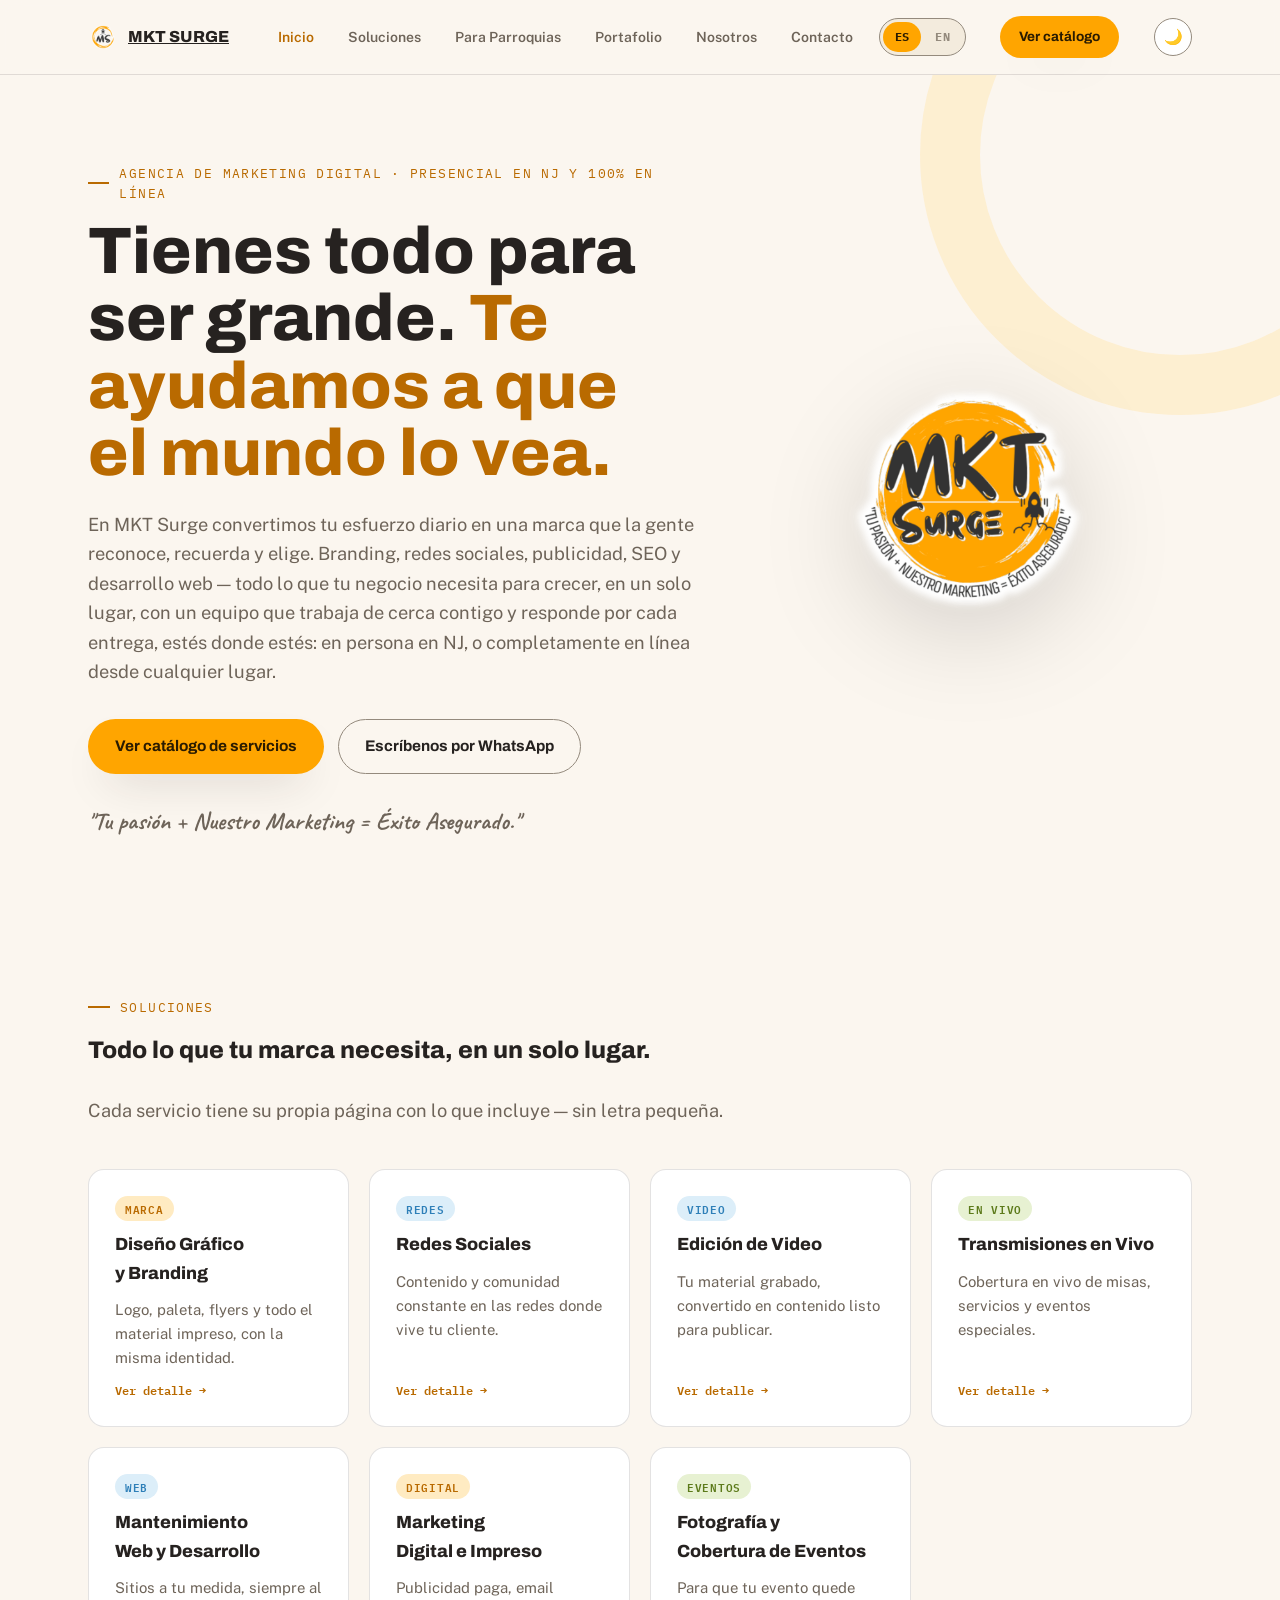
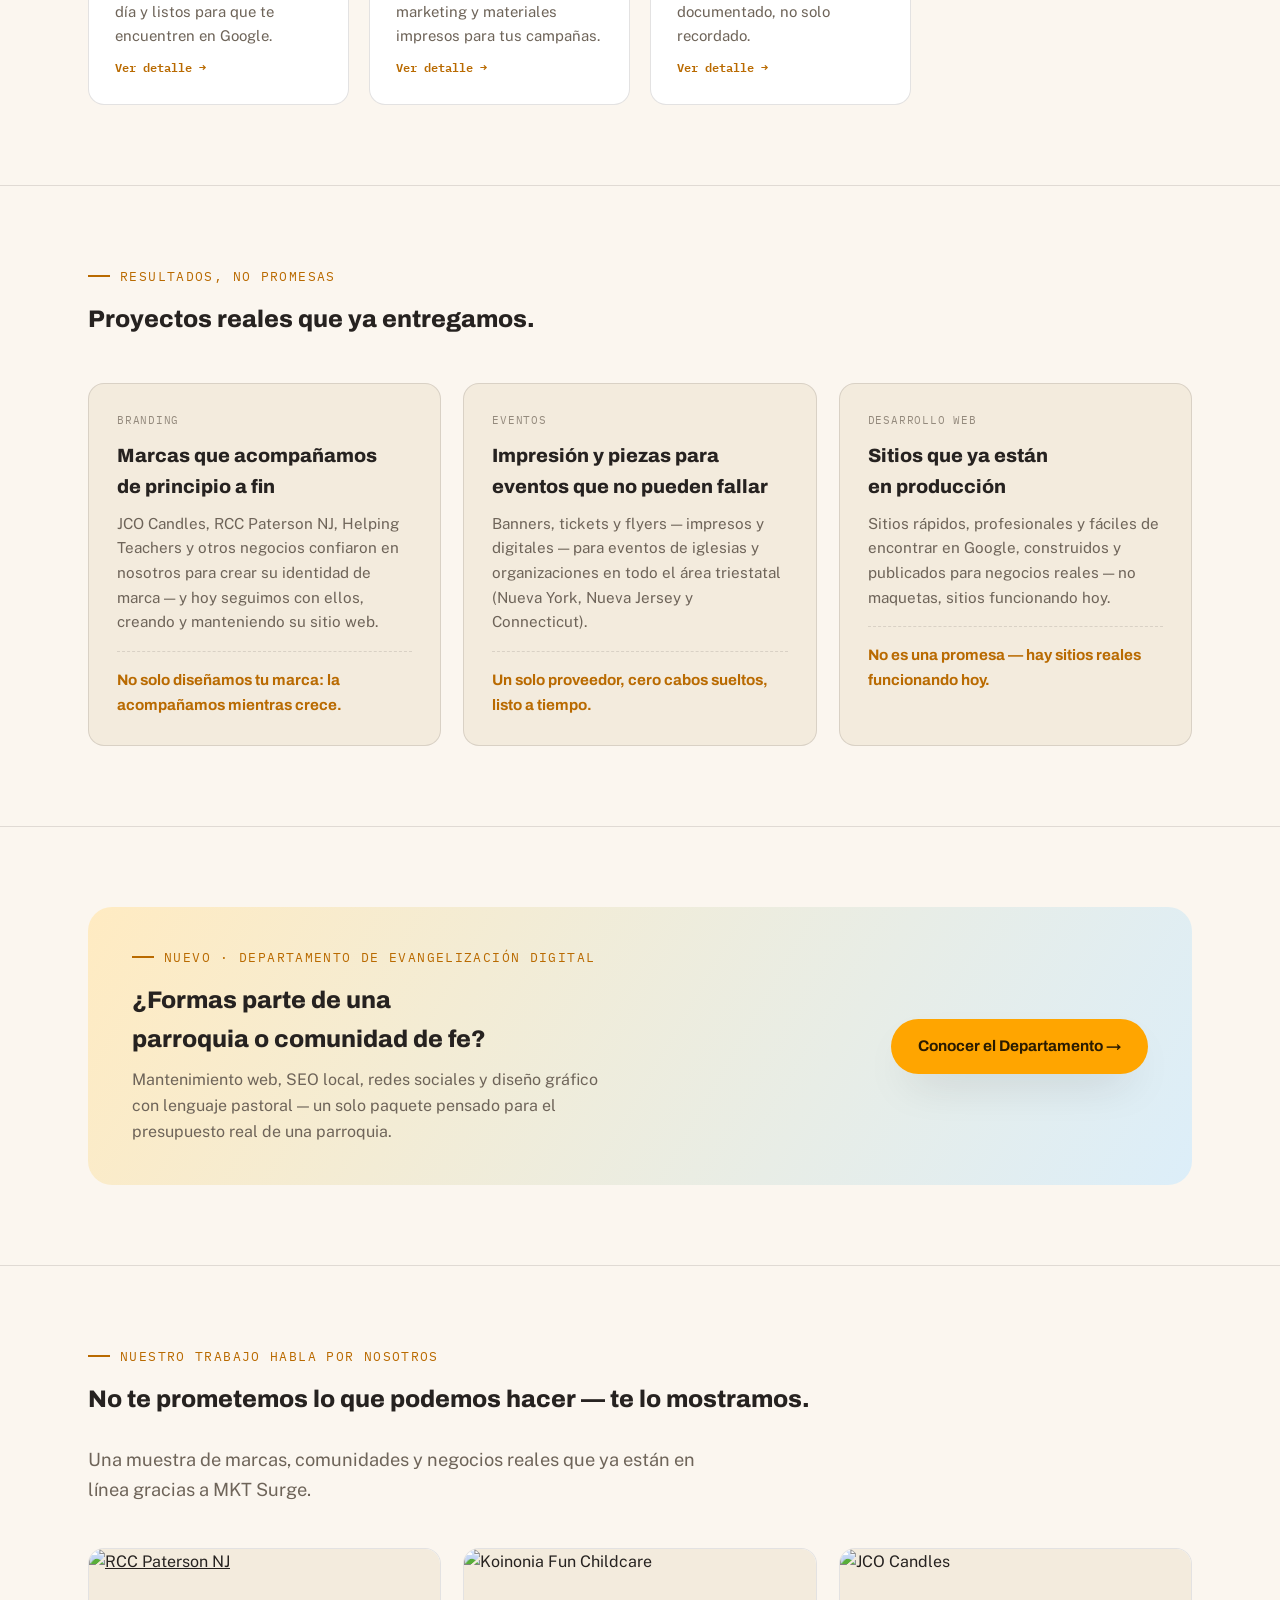
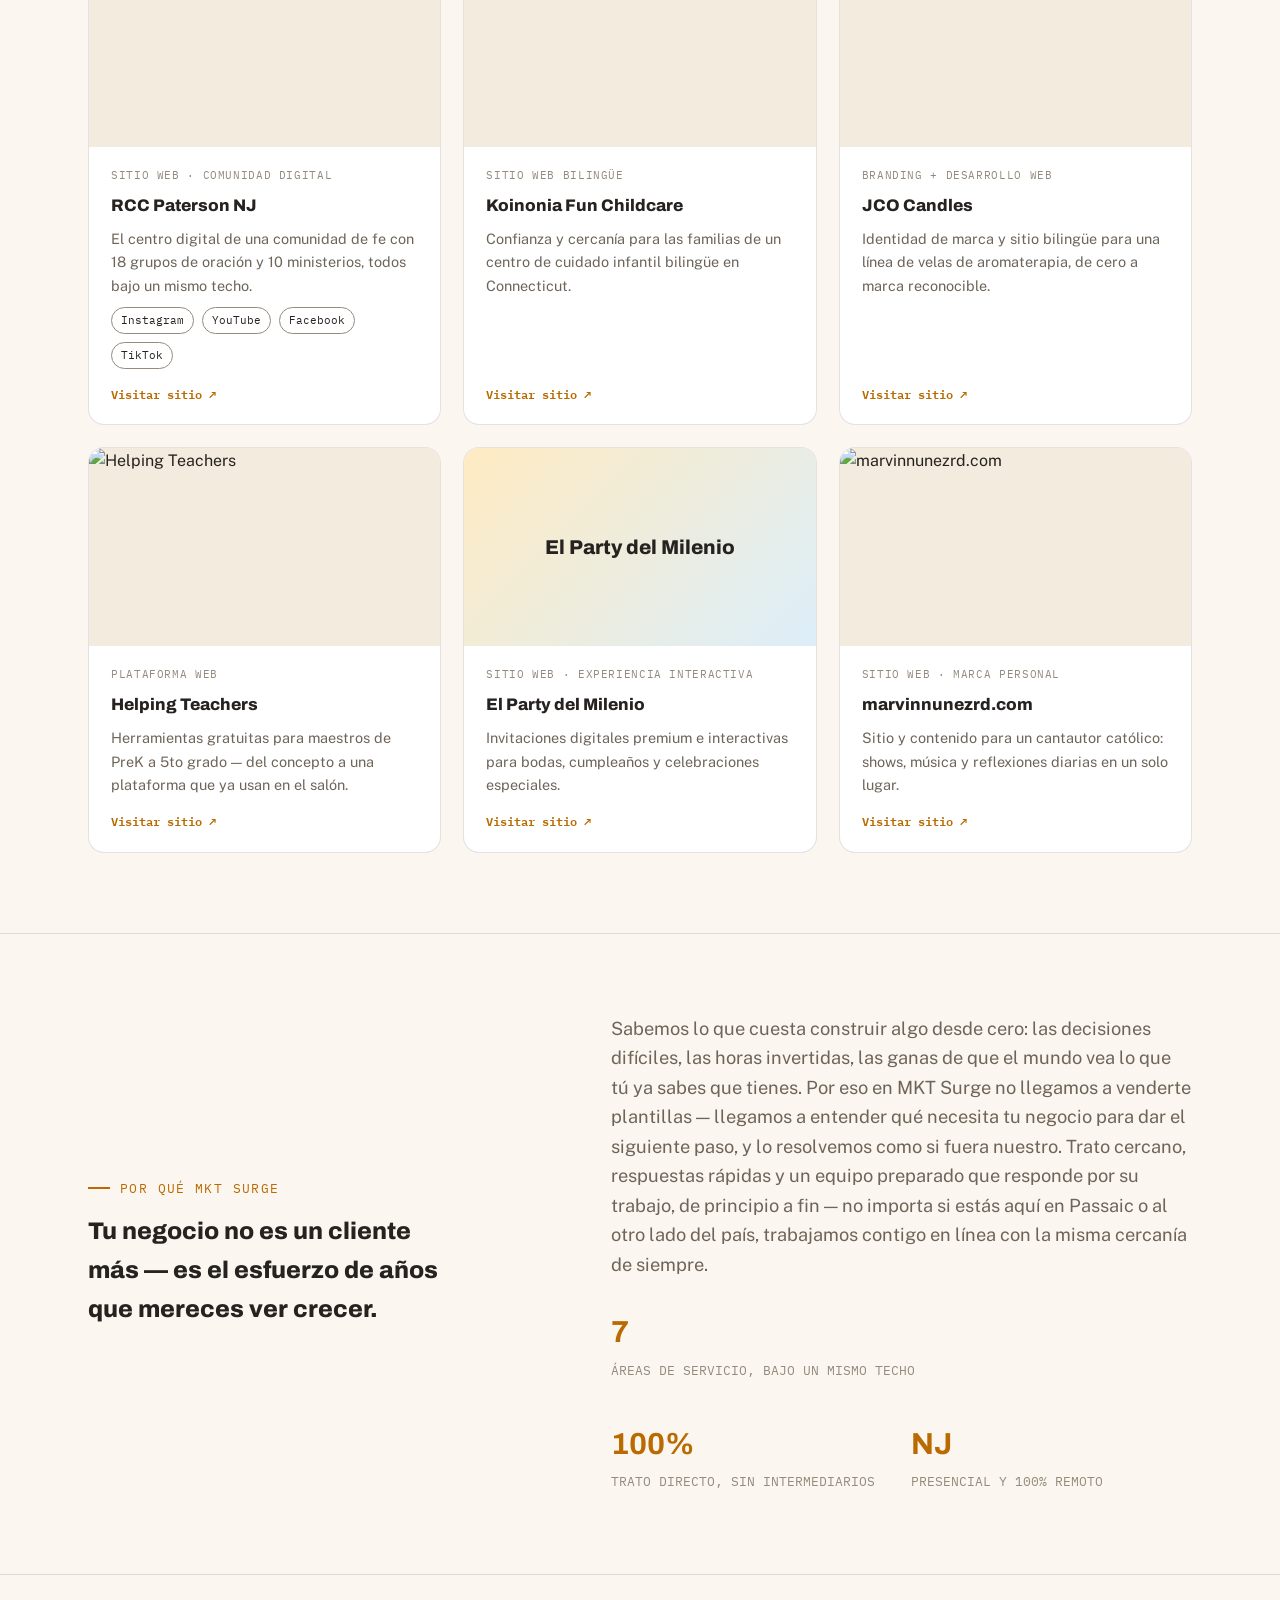
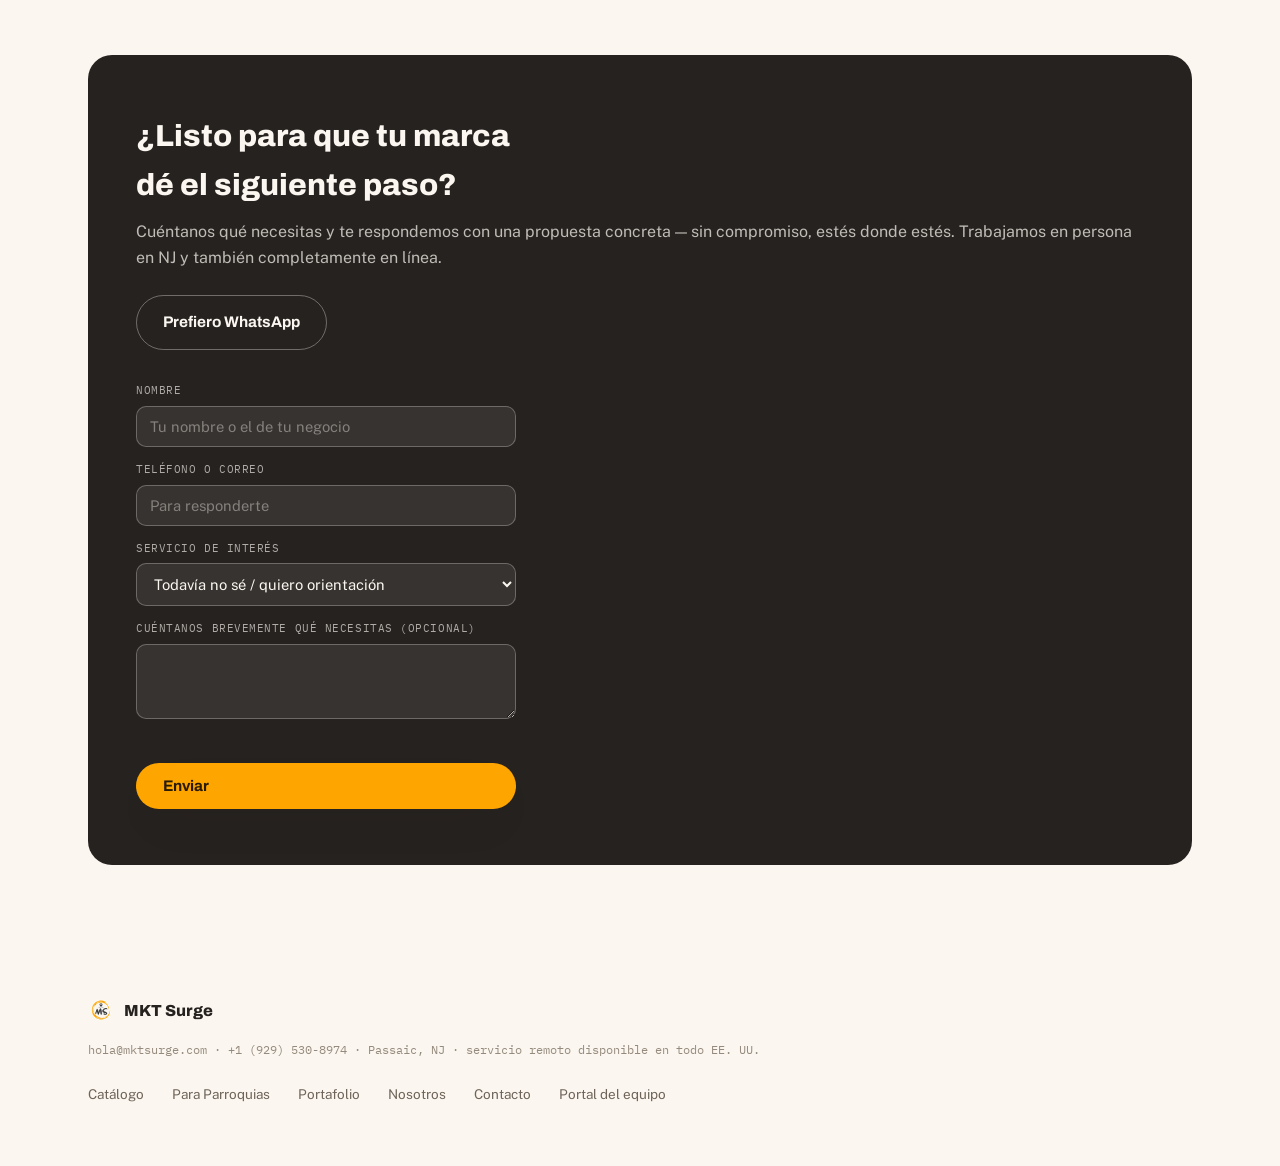
==== commit f3588190: "Sitio bilingue: version en ingles completa en /en/ + switch ES/EN - Paginas nuevas: en/index.html, e" ====
--- a/index.html
+++ b/index.html
@@ -25,6 +25,9 @@
 <meta name="twitter:title" content="MKT Surge — Agencia de Marketing Digital">
 <meta name="twitter:description" content="Tienes todo para ser grande. Te ayudamos a que el mundo lo vea — branding, redes, publicidad, SEO y desarrollo web en un solo lugar.">
 <meta name="twitter:image" content="https://mktsurge.com/assets/img/og-image-mktsurge.jpg">
+<link rel="alternate" hreflang="es" href="https://mktsurge.com/index.html">
+<link rel="alternate" hreflang="en" href="https://mktsurge.com/en/index.html">
+<link rel="alternate" hreflang="x-default" href="https://mktsurge.com/index.html">
 <link rel="icon" type="image/png" href="assets/img/ms-icon.png">
 <link rel="preconnect" href="https://fonts.googleapis.com">
 <link rel="preconnect" href="https://fonts.gstatic.com" crossorigin>
@@ -45,8 +48,12 @@
       <a href="index.html#portafolio">Portafolio</a>
       <a href="index.html#nosotros">Nosotros</a>
       <a href="index.html#contacto">Contacto</a>
-    </div>
-    <a class="btn btn-primary btn-sm" href="catalogo.html" aria-label="Ver catálogo">Ver catálogo</a>
+      <div class="lang-switch" role="group" aria-label="Idioma / Language">
+        <a href="index.html" class="active" aria-current="true">ES</a>
+        <a href="en/index.html">EN</a>
+      </div>
+    </div>
+    <a class="btn btn-primary btn-sm" href="catalogo.html" aria-label="Ver catálogo" data-mobile-label="Catálogo">Ver catálogo</a>
     <button class="theme-toggle" id="theme-toggle" aria-label="Cambiar tema" title="Cambiar tema">🌙</button>
     <button class="nav-toggle" id="nav-toggle" aria-label="Abrir menú">☰</button>
   </div>
--- a/assets/css/styles.css
+++ b/assets/css/styles.css
@@ -91,6 +91,23 @@
 .navlinks a:hover{ color:var(--ink); background:var(--surface-2); }
 .navlinks a.current{ color:var(--orange-deep); }
 .nav-toggle{ display:none; background:none; border:1.5px solid var(--ink-faint); border-radius:8px; font-size:17px; line-height:1; cursor:pointer; color:var(--ink); padding:8px 11px; }
+
+/* Switch de idioma ES/EN — vive dentro de .navlinks a propósito, para heredar
+   gratis el mismo comportamiento responsivo que ya tienen los enlaces del nav
+   (inline en escritorio, dentro del menú hamburguesa en móvil), sin tocar la
+   fila del encabezado que ya se ajustó para que no se desborde. */
+.navlinks .lang-switch{
+  display:flex; align-items:center; gap:2px; background:var(--surface-2);
+  border:1.5px solid var(--ink-faint); border-radius:100px; padding:3px; margin-left:6px;
+}
+.navlinks .lang-switch a{
+  font-family:'IBM Plex Mono',monospace; font-size:11.5px; font-weight:700; letter-spacing:.03em;
+  padding:6px 12px; border-radius:100px; text-decoration:none; color:var(--ink-faint);
+  white-space:nowrap; flex:1; text-align:center;
+}
+.navlinks .lang-switch a:hover{ color:var(--ink); }
+.navlinks .lang-switch a.active{ background:var(--orange); color:var(--ink-on-orange); cursor:default; }
+.navlinks .lang-switch a.active:hover{ color:var(--ink-on-orange); }
 .theme-toggle{
   flex:0 0 auto; width:38px; height:38px; border-radius:50%;
   background:var(--surface); border:1.5px solid var(--ink-faint); color:var(--ink);
@@ -277,19 +294,20 @@
 
 @media (max-width:640px){
   .nav-toggle{ display:inline-flex; }
-  /* En el botón del encabezado ("Ver catálogo" en Inicio, más largo que
-     "Cotizar" en Catálogo, que ya cabía bien) el texto se envolvía a 2
-     líneas en pantallas angostas y terminaba encimado sobre el logo.
-     Se acorta a "Catálogo" solo en esta vista, se fija en una sola línea
-     y se libera espacio extra en el encabezado para que quepa siempre. */
+  /* El botón del encabezado cambia de texto según la página ("Ver catálogo",
+     "Solicitar diagnóstico"...) y algunos de esos textos se envuelven a 2
+     líneas en pantallas angostas, encimándose sobre el logo. Cualquier CTA
+     del encabezado que necesite una versión corta en móvil declara
+     data-mobile-label="..." en el HTML — sin eso, se muestra tal cual
+     (para textos ya cortos como "Cotizar" no hace falta). */
   .topnav-inner{ gap:8px; padding-left:16px; padding-right:16px; }
   .topnav-inner .brandmark{ font-size:14px; gap:6px; }
   .topnav-inner .brandmark img{ width:26px; height:26px; }
-  .topnav-inner a.btn-sm[href="catalogo.html"]{
+  .topnav-inner a.btn-sm[data-mobile-label]{
     font-size:0; white-space:nowrap; padding:9px 14px;
   }
-  .topnav-inner a.btn-sm[href="catalogo.html"]::before{
-    content:"Catálogo"; font-size:0.8rem;
+  .topnav-inner a.btn-sm[data-mobile-label]::before{
+    content:attr(data-mobile-label); font-size:0.8rem;
   }
   .navlinks{
     display:none;
@@ -311,6 +329,7 @@
   .navlinks.open{ display:flex; }
   .navlinks a{ padding:12px 14px; border-radius:10px; }
   .navlinks a:hover{ background:var(--surface-2); }
+  .navlinks .lang-switch{ margin:6px 0 2px; }
   .cta-band{ padding:40px 28px; }
 }
 
